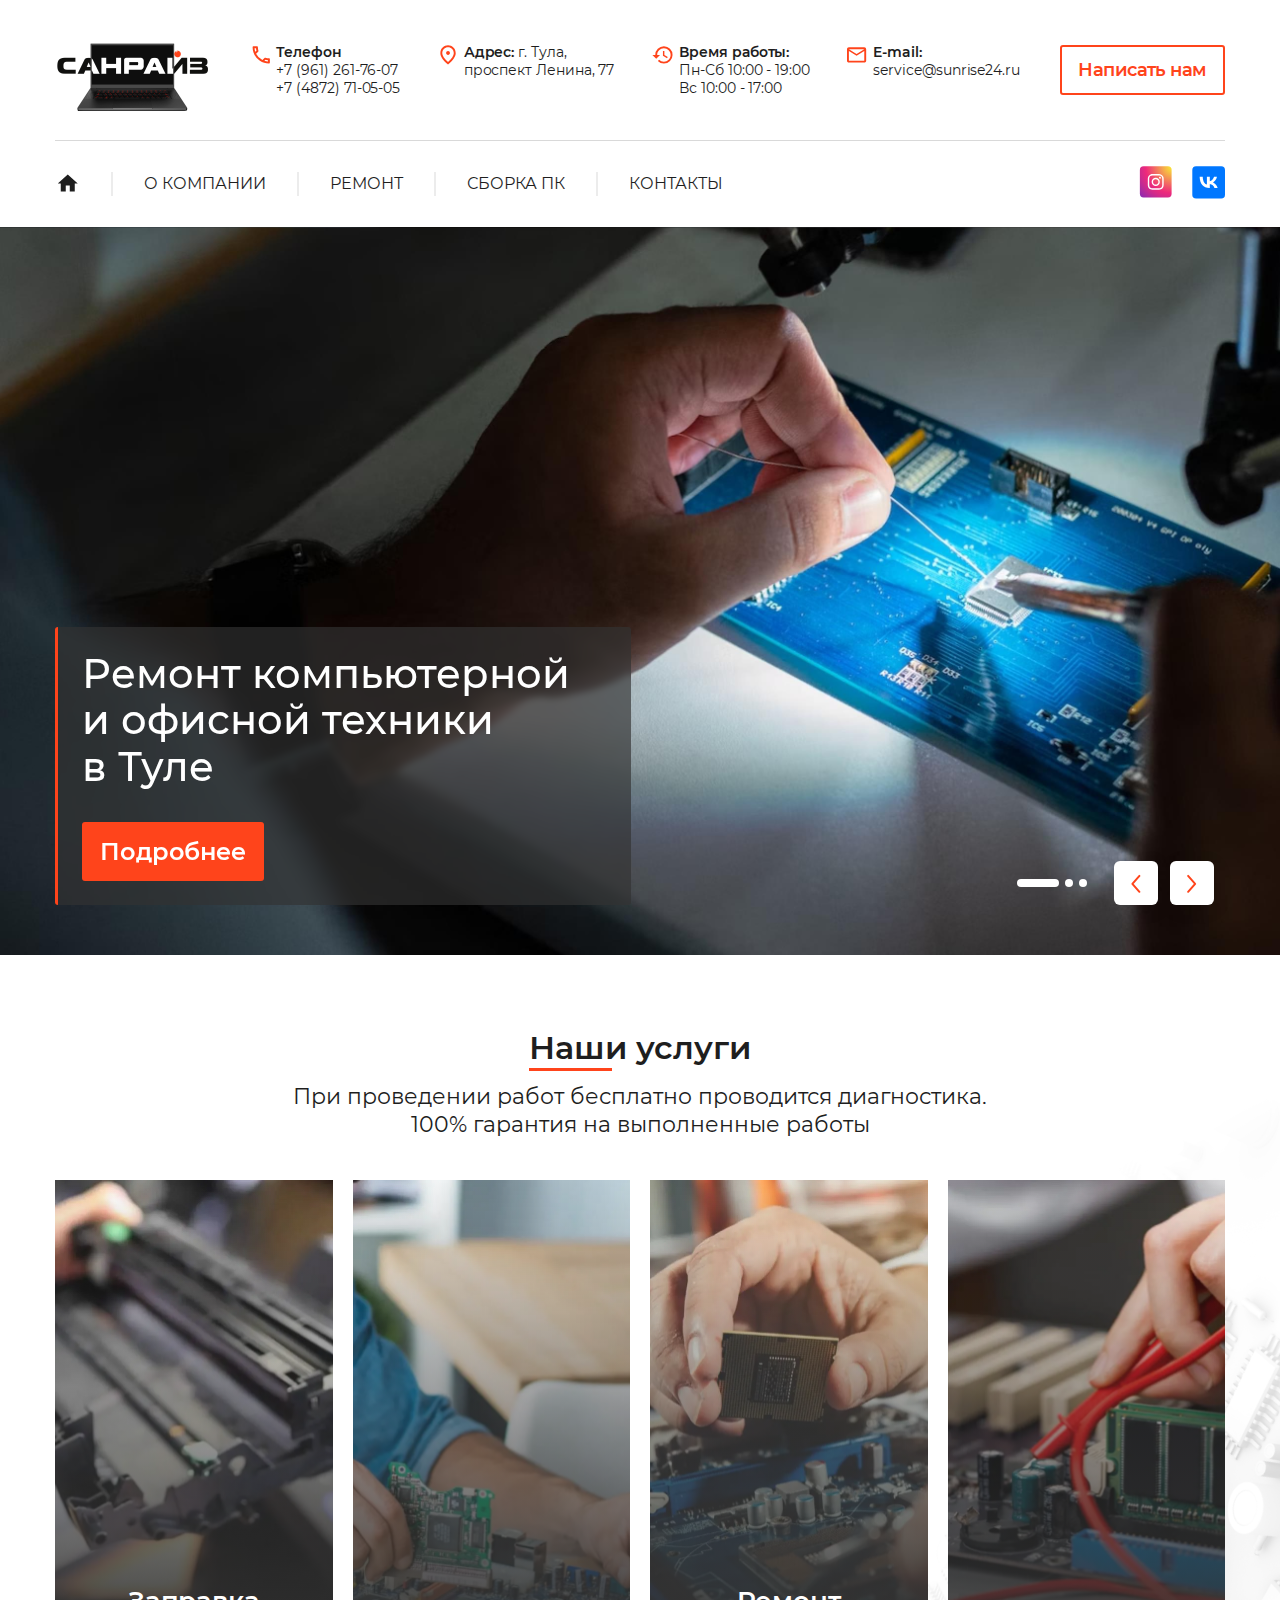
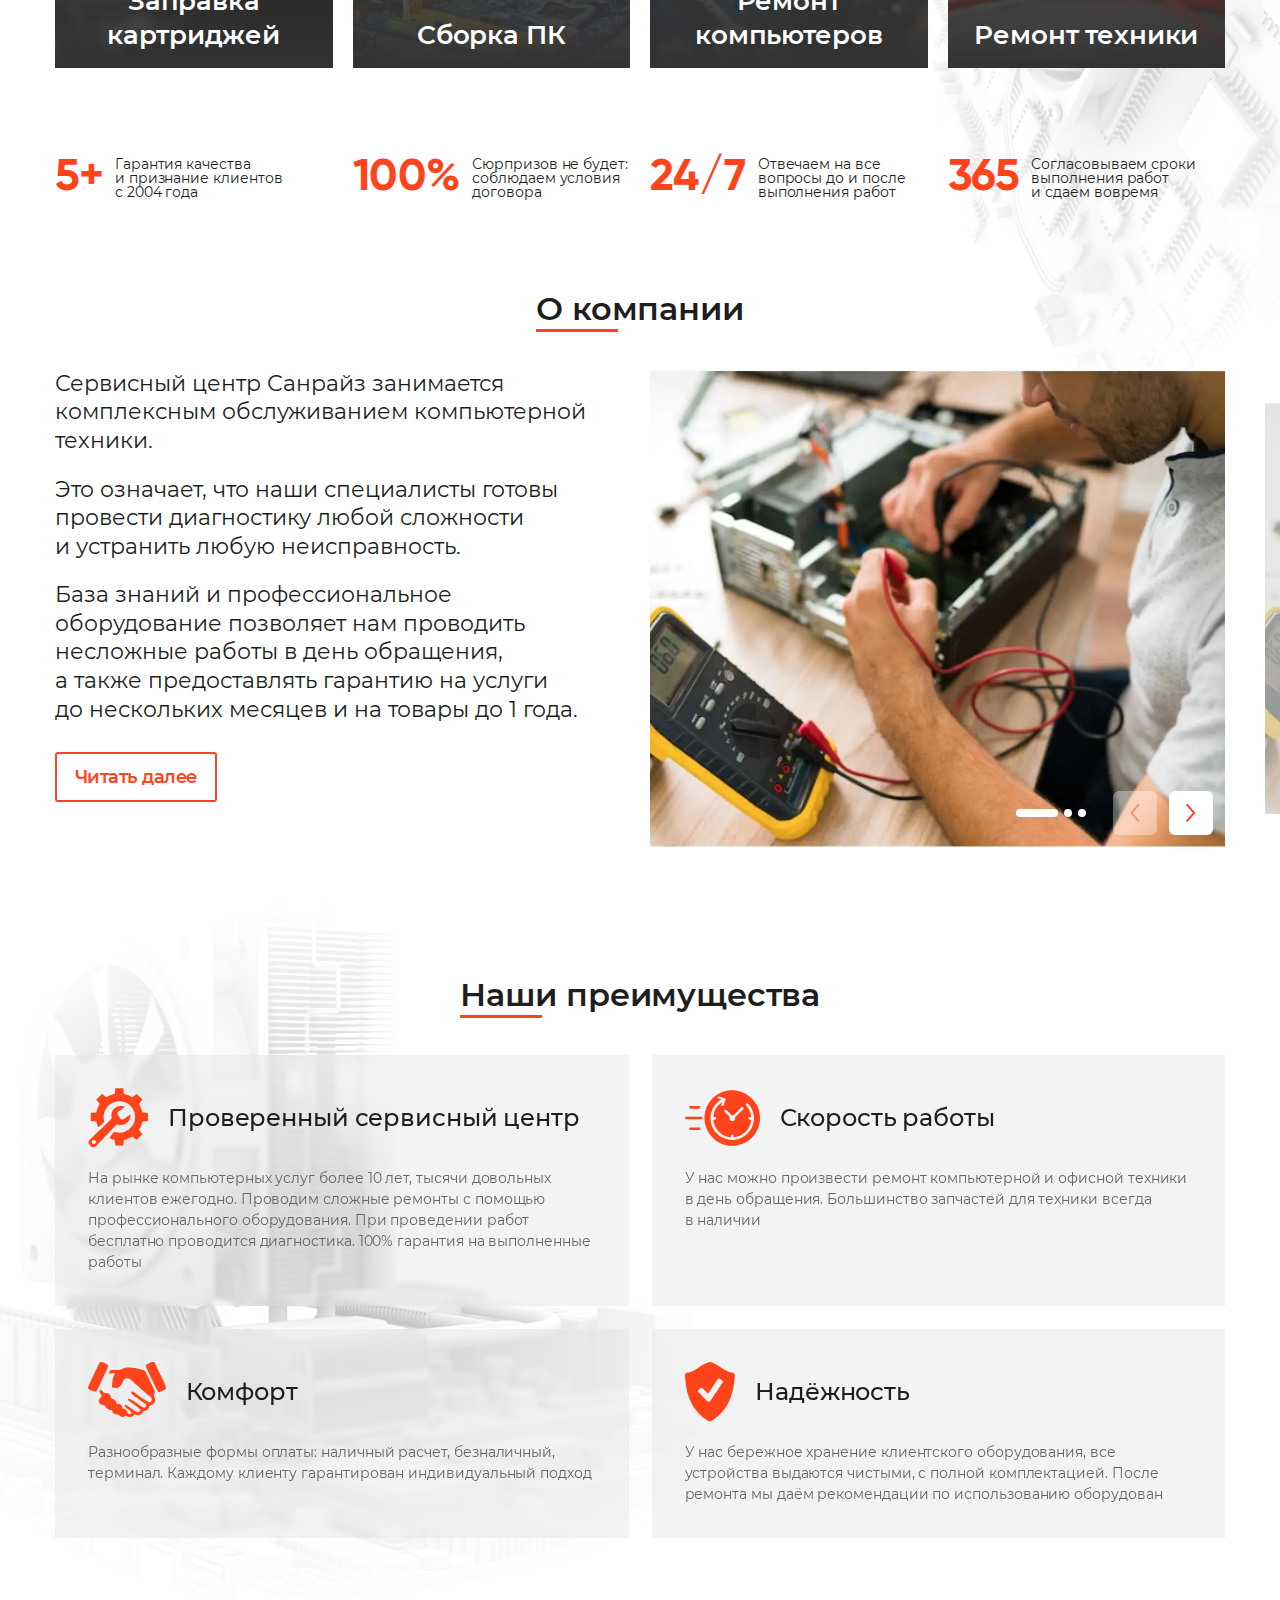
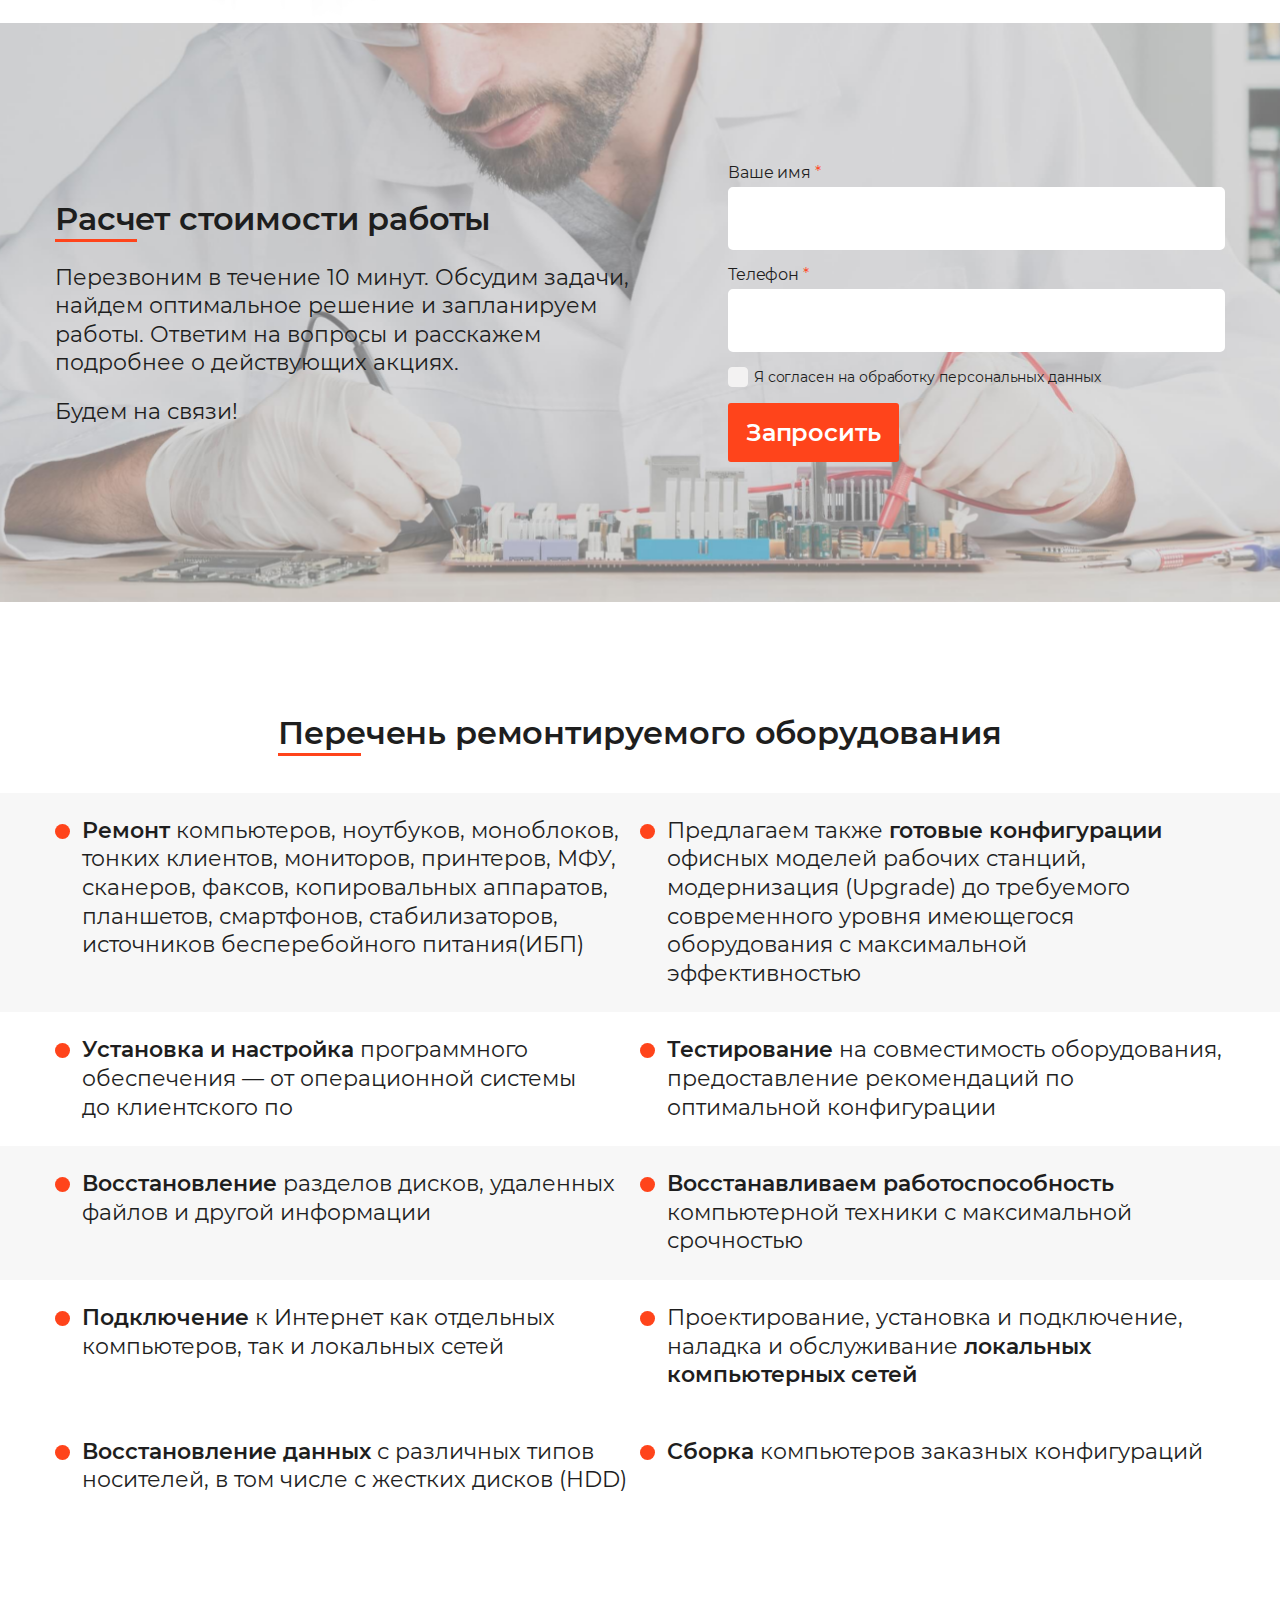
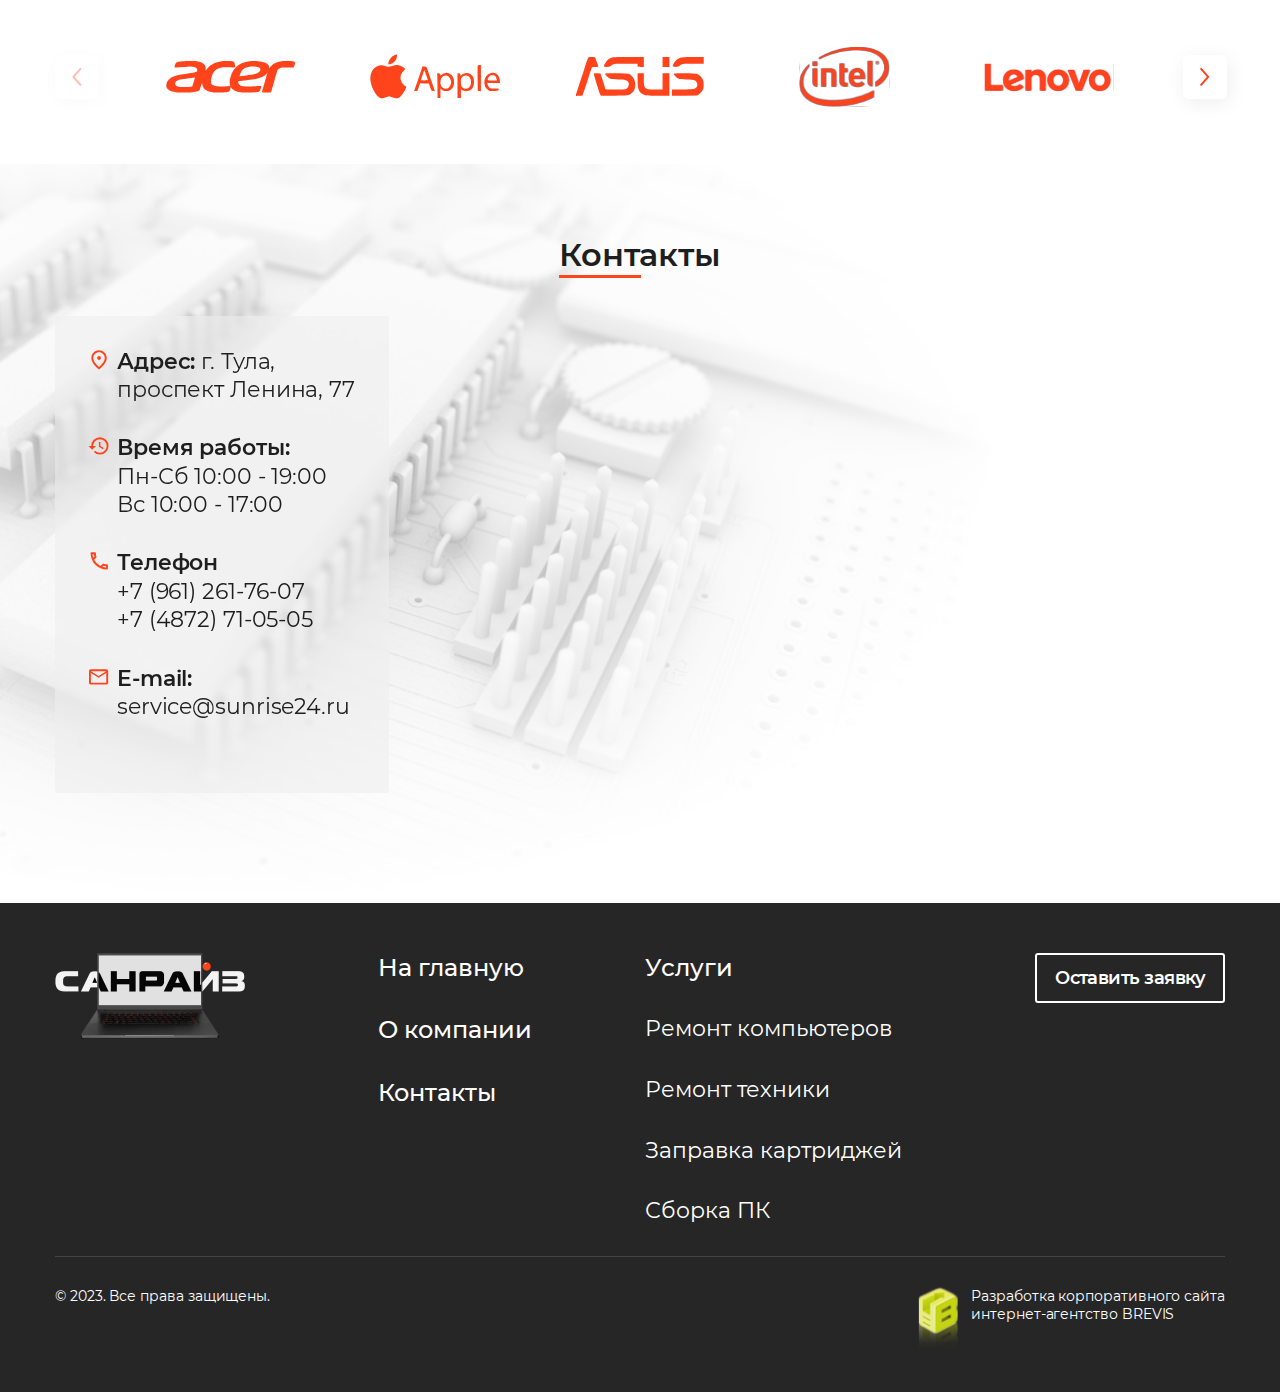
==== index.html @ 9b41e22d "first commit" ====
<!DOCTYPE html> <html lang="ru">

<head>
    <meta charset="UTF-8">
    <meta name="viewport" content="width=device-width, initial-scale=1.0">
    <meta name="description" content="">
    <meta name="keywords" content="">
    <link rel="stylesheet" href="css/swiper-bundle.min.css">
    <link rel="stylesheet" href="css/style.min.css">
    <script src="https://api-maps.yandex.ru/2.1/?lang=ru_RU&apikey=9133eb49-3a97-4b2d-90be-6b80a97a5036" type="text/javascript"></script>
    <title>Главная</title>
</head>


<body>
    <div class="wrapper">
        <header class="header">
            <div class="container">
    <div class="header__top">
        <a href="" class="header__logo">
            <img src="img/logo.png" alt="">
        </a>
        <div class="header__info">
            <div class="header__info-item">
                <div class="header__info-icon">
                    <img src="img/phone.svg" alt="">
                </div>
                <div class="header__info-content">
                    <div class="header__info-title">
                        Телефон
                    </div>
                    <div class="header__info-text">
                        <a href="tel:+79612617607">+7 (961) 261-76-07</a>
                        <a href="tel:+74872710505">+7 (4872) 71-05-05</a>
                    </div>
                </div>
            </div>
            <div class="header__info-item">
                <div class="header__info-icon">
                    <img src="img/place.svg" alt="">
                </div>
                <div class="header__info-content">
                    <b>Адрес:</b> г. Тула,
                    проспект Ленина, 77
                </div>
            </div>
            <div class="header__info-item">
                <div class="header__info-icon">
                    <img src="img/restore.svg" alt="">
                </div>
                <div class="header__info-content">
                    <div class="header__info-title">
                        Время работы:
                    </div>
                    <div class="header__info-text">
                        Пн-Сб 10:00 - 19:00 <br>
                        Вс 10:00 - 17:00
                    </div>
                </div>
            </div>
            <div class="header__info-item">
                <div class="header__info-icon">
                    <img src="img/mail.svg" alt="">
                </div>
                <div class="header__info-content">
                    <div class="header__info-title">
                        E-mail:
                    </div>
                    <div class="header__info-text">
                        <a href="mailto:service@sunrise24.ru">service@sunrise24.ru</a>
                    </div>
                </div>
            </div>
        </div>
        <button class="header__btn m-btn m-btn-outline">
            Написать нам
        </button>
        <div class="header__burger m-btn m-btn-outline">
            <button class="burger">
                <span></span>
                <span></span>
                <span></span>
            </button>
        </div>
    </div>
    <div class="header__bottom">
        <nav class="nav">
            <a href="" class="nav__link nav__link--home">
                <img src="img/home.svg" alt="">
                <span>Главная</span>
            </a>
            <a href="" class="nav__link">
                <span>О компании</span>
            </a>
            <a href="" class="nav__link">
                <span>Ремонт</span>
            </a>
            <a href="" class="nav__link">
                <span>Сборка ПК</span>
            </a>
            <a href="" class="nav__link">
                <span>Контакты</span>
            </a>
        </nav>
        <div class="header__socials">
            <a href="" class="header__social">
                <img src="img/instagram.svg" alt="">
            </a>
            <a href="" class="header__social">
                <img src="img/vk.svg" alt="">
            </a>
        </div>
    </div>
</div>

        </header>
        <main class="content">

            <section class="main">
                <div class="swiper-container">
                    <div class="swiper-wrapper">
                        <div class="swiper-slide" style="background-image: url(img/main.jpg);">
    <div class="container">
        <div class="main__inner">
            <div class="main__content">
                <div class="main__title display1">
                    Ремонт компьютерной и офисной техники в Туле
                </div>
                <div class="main__nav">
                    <button class="main__btn m-btn-primary">
                        Подробнее
                    </button>
                </div>
            </div>
        </div>
    </div>
</div>

                        <div class="swiper-slide" style="background-image: url(img/main.jpg);">
    <div class="container">
        <div class="main__inner">
            <div class="main__content">
                <div class="main__title display1">
                    Ремонт компьютерной и офисной техники в Туле 2
                </div>
                <div class="main__nav">
                    <button class="main__btn m-btn-primary">
                        Подробнее
                    </button>
                </div>
            </div>
        </div>
    </div>
</div>

                        <div class="swiper-slide" style="background-image: url(img/main.jpg);">
    <div class="container">
        <div class="main__inner">
            <div class="main__content">
                <div class="main__title display1">
                    Ремонт компьютерной и офисной техники в Туле 3
                </div>
                <div class="main__nav">
                    <button class="main__btn m-btn-primary">
                        Подробнее
                    </button>
                </div>
            </div>
        </div>
    </div>
</div>

                    </div>
                </div>
                <div class="main__pag">
                    <div class="swiper-pagination"></div>
                    <div class="swiper-button swiper-button-prev">
                        <svg width="14" height="23" viewBox="0 0 14 23" fill="none" xmlns="http://www.w3.org/2000/svg">
                            <path d="M10.4177 3.9248L3.37772 11.8673L10.4177 19.8098" stroke="#FF441B" stroke-width="2" stroke-linecap="round" stroke-linejoin="round"/>
                        </svg>
                    </div>
                    <div class="swiper-button swiper-button-next">
                        <svg width="14" height="23" viewBox="0 0 14 23" fill="none" xmlns="http://www.w3.org/2000/svg">
                            <path d="M3.11255 19.8099L10.1526 11.8674L3.11255 3.92488" stroke="#FF441B" stroke-width="2" stroke-linecap="round" stroke-linejoin="round"/>
                        </svg>
                    </div>
                </div>
            </section>

            <section class="services">
                <div class="container">
                    <h2 class="services__title display2 display-line">
                        <span>Наши услуги</span>
                    </h2>
                    <p class="services__desc text22">
                        При проведении работ бесплатно проводится диагностика. 100% гарантия на выполненные работы
                    </p>
                    <div class="services__grid">
                        <div class="service-card">
    <div class="service-card__img">
        <img src="img/service.webp" alt="">
    </div>
    <div class="service-card__title display3">
        Заправка картриджей
    </div>
</div>

                        <div class="service-card">
    <div class="service-card__img">
        <img src="img/service2.webp" alt="">
    </div>
    <div class="service-card__title display3">
        Сборка ПК
    </div>
</div>

                        <div class="service-card">
    <div class="service-card__img">
        <img src="img/service3.webp" alt="">
    </div>
    <div class="service-card__title display3">
        Ремонт компьютеров
    </div>
</div>

                        <div class="service-card">
    <div class="service-card__img">
        <img src="img/service4.webp" alt="">
    </div>
    <div class="service-card__title display3">
        Ремонт техники
    </div>
</div>

                    </div>
                </div>
                <img src="img/service-bg.png" alt="" class="services__bg">
            </section>

            <section class="advantages">
                <div class="container">
                    <div class="advantages__grid">
                        <div class="advantages__item">
                            <div class="advantages__num">
                                5+
                            </div>
                            <div class="advantages__title">
                                Гарантия качества и признание клиентов с 2004 года
                            </div>
                        </div>
                        <div class="advantages__item">
                            <div class="advantages__num">
                                100%
                            </div>
                            <div class="advantages__title">
                                Сюрпризов не будет: соблюдаем условия договора
                            </div>
                        </div>
                        <div class="advantages__item">
                            <div class="advantages__num">
                                24/7
                            </div>
                            <div class="advantages__title">
                                Отвечаем на все вопросы до и после выполнения работ
                            </div>
                        </div>
                        <div class="advantages__item">
                            <div class="advantages__num">
                                365
                            </div>
                            <div class="advantages__title">
                                Согласовываем сроки выполнения работ и сдаем вовремя
                            </div>
                        </div>
                    </div>
                </div>
            </section>

            <section class="about">
                <div class="container">
                    <h2 class="about__title display2 display-line">
                        <span>О компании</span>
                    </h2>
                    <div class="about__grid">
                        <div class="about__left">
                            <div class="about__desc text22">
                                <p>Сервисный центр Санрайз занимается комплексным обслуживанием компьютерной техники.</p>
                                <p>Это означает, что наши специалисты готовы провести диагностику любой сложности и устранить любую неисправность.</p>
                                <p>База знаний и профессиональное оборудование позволяет нам проводить несложные работы в день обращения, а также предоставлять гарантию на услуги до нескольких месяцев и на товары до 1 года.</p>
                            </div>
                            <div class="about__nav">
                                <button class="about__btn m-btn m-btn-outline">
                                    Читать далее
                                </button>
                            </div>
                        </div>
                        <div class="about__right">
                            <div class="about__slider">
                                <div class="swiper-container">
                                    <div class="swiper-wrapper">
                                        <div class="swiper-slide">
                                            <div class="about__img">
                                                <img src="img/about.webp" alt="">
                                            </div>
                                        </div>
                                        <div class="swiper-slide">
                                            <div class="about__img">
                                                <img src="img/about.webp" alt="">
                                            </div>
                                        </div>
                                        <div class="swiper-slide">
                                            <div class="about__img">
                                                <img src="img/about.webp" alt="">
                                            </div>
                                        </div>
                                    </div>
                                </div>
                                <div class="main__pag">
                                    <div class="swiper-pagination"></div>
                                    <div class="swiper-button swiper-button-prev">
                                        <svg width="14" height="23" viewBox="0 0 14 23" fill="none" xmlns="http://www.w3.org/2000/svg">
                                            <path d="M10.4177 3.9248L3.37772 11.8673L10.4177 19.8098" stroke="#FF441B" stroke-width="2" stroke-linecap="round" stroke-linejoin="round"/>
                                        </svg>
                                    </div>
                                    <div class="swiper-button swiper-button-next">
                                        <svg width="14" height="23" viewBox="0 0 14 23" fill="none" xmlns="http://www.w3.org/2000/svg">
                                            <path d="M3.11255 19.8099L10.1526 11.8674L3.11255 3.92488" stroke="#FF441B" stroke-width="2" stroke-linecap="round" stroke-linejoin="round"/>
                                        </svg>
                                    </div>
                                </div>
                            </div>
                        </div>
                    </div>
                </div>
            </section>

            <section class="advantages2">
                <div class="container">
                    <h2 class="advantages2__title display2 display-line">
                        <span>Наши преимущества</span>
                    </h2>
                    <div class="advantages2__grid">
                        <div class="advantages-card">
    <div class="advantages-card__top">
        <div class="advantages-card__icon">
            <img src="img/advantage-icon.svg" alt="">
        </div>
        <div class="advantages-card__title">
            Проверенный сервисный центр
        </div>
    </div>
    <div class="advantages-card__desc text14">
        На рынке компьютерных услуг более 10 лет, тысячи довольных клиентов ежегодно. Проводим сложные ремонты с помощью профессионального оборудования. При проведении работ бесплатно проводится диагностика. 100% гарантия на выполненные работы
    </div>
</div>

                        <div class="advantages-card">
    <div class="advantages-card__top">
        <div class="advantages-card__icon">
            <img src="img/advantage-icon2.svg" alt="">
        </div>
        <div class="advantages-card__title">
            Скорость работы
        </div>
    </div>
    <div class="advantages-card__desc text14">
        У нас можно произвести ремонт компьютерной и офисной техники в день обращения. Большинство запчастей для техники всегда в наличии
    </div>
</div>

                        <div class="advantages-card">
    <div class="advantages-card__top">
        <div class="advantages-card__icon">
            <img src="img/advantage-icon3.svg" alt="">
        </div>
        <div class="advantages-card__title">
            Комфорт
        </div>
    </div>
    <div class="advantages-card__desc text14">
        Разнообразные формы оплаты: наличный расчет, безналичный, терминал. Каждому клиенту гарантирован индивидуальный подход
    </div>
</div>

                        <div class="advantages-card">
    <div class="advantages-card__top">
        <div class="advantages-card__icon">
            <img src="img/advantage-icon4.svg" alt="">
        </div>
        <div class="advantages-card__title">
            Надёжность
        </div>
    </div>
    <div class="advantages-card__desc text14">
        У нас бережное хранение клиентского оборудования, все устройства выдаются чистыми, с полной комплектацией. После ремонта мы даём рекомендации по использованию оборудован
    </div>
</div>

                    </div>
                </div>
                <img src="img/advantage-bg.png" alt="" class="advantages2__bg">
            </section>

            <section class="consult">
                <div class="container">
                    <div class="consult__inner">
                        <div class="consult__left">
                            <h2 class="consult__title display2 display-line">
                                <span>Расчет стоимости работы</span>
                            </h2>
                            <div class="consult__desc text22">
                                <p>Перезвоним в течение 10 минут. Обсудим задачи, найдем оптимальное решение и запланируем работы. Ответим на вопросы и расскажем подробнее о действующих акциях.</p>
                                <p>Будем на связи!</p>
                            </div>
                        </div>
                        <div class="consult__right">
                            <form class="consult__form">
                                <fieldset class="fg">
                                    <label>
                                        Ваше имя <span>*</span>
                                    </label>
                                    <input type="text">
                                </fieldset>
                                <fieldset class="fg">
                                    <label>
                                        Телефон <span>*</span>
                                    </label>
                                    <input type="tel">
                                </fieldset>
                                <div class="m-check">
                                    <input type="checkbox">
                                    <label>
                                        Я согласен на  обработку персональных данных
                                    </label>
                                </div>
                                <button class="consult__btn m-btn m-btn-primary">
                                    Запросить
                                </button>
                            </form>
                        </div>
                    </div>
                </div>
            </section>

            <section class="equip">
                <div class="container">
                    <h2 class="equip__title display2 display-line">
                        <span>Перечень ремонтируемого оборудования</span>
                    </h2>
                    <div class="equip__grid text22">
                        <div class="equip__item">
                            <p>
                                <b>Ремонт</b> компьютеров, ноутбуков, моноблоков, тонких клиентов, мониторов, принтеров, МФУ, сканеров, факсов, копировальных аппаратов, планшетов, смартфонов, стабилизаторов, источников бесперебойного питания(ИБП)
                            </p>
                        </div>
                        <div class="equip__item">
                            <p>
                                Предлагаем также <b>готовые конфигурации</b> офисных моделей рабочих станций, модернизация (Upgrade) до требуемого современного уровня имеющегося оборудования с максимальной эффективностью
                            </p>
                        </div>
                        <div class="equip__item">
                            <p>
                                <b>Установка и настройка</b> программного обеспечения — от операционной системы до клиентского по
                            </p>
                        </div>
                        <div class="equip__item">
                            <p>
                                <b>Тестирование</b> на совместимость оборудования, предоставление рекомендаций по оптимальной конфигурации
                            </p>
                        </div>
                        <div class="equip__item">
                            <p>
                                <b>Восстановление</b> разделов дисков, удаленных файлов и другой информации
                            </p>
                        </div>
                        <div class="equip__item">
                            <p>
                                <b>Восстанавливаем работоспособность</b> компьютерной техники с максимальной срочностью
                            </p>
                        </div>
                        <div class="equip__item">
                            <p>
                                <b>Подключение</b> к Интернет как отдельных компьютеров, так и локальных сетей
                            </p>
                        </div>
                        <div class="equip__item">
                            <p>
                                Проектирование, установка и подключение, наладка и обслуживание <b>локальных компьютерных сетей</b>
                            </p>
                        </div>
                        <div class="equip__item">
                            <p>
                                <b>Восстановление данных</b> с различных типов носителей, в том числе с жестких дисков (HDD)
                            </p>
                        </div>
                        <div class="equip__item">
                            <p>
                                <b>Сборка</b> компьютеров заказных конфигураций
                            </p>
                        </div>
                    </div>
                </div>
            </section>

            <section class="co">
                <div class="container">
                    <div class="co__slider">
                        <div class="swiper-button swiper-button-prev">
                            <svg width="14" height="23" viewBox="0 0 14 23" fill="none" xmlns="http://www.w3.org/2000/svg">
                                <path d="M10.4177 3.9248L3.37772 11.8673L10.4177 19.8098" stroke="#FF441B" stroke-width="2" stroke-linecap="round" stroke-linejoin="round"/>
                            </svg>
                        </div>
                        <div class="swiper-container">
                            <div class="swiper-wrapper">
                                <div class="swiper-slide">
                                    <img src="img/co.svg" alt="">
                                </div>
                                <div class="swiper-slide">
                                    <img src="img/co2.svg" alt="">
                                </div>
                                <div class="swiper-slide">
                                    <img src="img/co3.svg" alt="">
                                </div>
                                <div class="swiper-slide">
                                    <img src="img/co4.svg" alt="">
                                </div>
                                <div class="swiper-slide">
                                    <img src="img/co5.svg" alt="">
                                </div>
                                <div class="swiper-slide">
                                    <img src="img/co4.svg" alt="">
                                </div>
                                <div class="swiper-slide">
                                    <img src="img/co2.svg" alt="">
                                </div>
                            </div>
                        </div>
                        <div class="swiper-button swiper-button-next">
                            <svg width="14" height="23" viewBox="0 0 14 23" fill="none" xmlns="http://www.w3.org/2000/svg">
                                <path d="M3.11255 19.8099L10.1526 11.8674L3.11255 3.92488" stroke="#FF441B" stroke-width="2" stroke-linecap="round" stroke-linejoin="round"/>
                            </svg>
                        </div>
                    </div>
                </div>
            </section>

            <section class="contacts">
                <div class="container">
                    <h2 class="contacts__title display2 display-line">
                        <span>Контакты</span>
                    </h2>
                    <div class="contacts__inner">
                        <div class="contacts__left">
                            <div class="header__info-item">
                                <div class="header__info-icon">
                                    <img src="img/place.svg" alt="">
                                </div>
                                <div class="header__info-content">
                                    <b>Адрес:</b> г. Тула,
                                    проспект Ленина, 77
                                </div>
                            </div>
                            <div class="header__info-item">
                                <div class="header__info-icon">
                                    <img src="img/restore.svg" alt="">
                                </div>
                                <div class="header__info-content">
                                    <div class="header__info-title">
                                        Время работы:
                                    </div>
                                    <div class="header__info-text">
                                        Пн-Сб 10:00 - 19:00 <br>
                                        Вс 10:00 - 17:00
                                    </div>
                                </div>
                            </div>
                            <div class="header__info-item">
                                <div class="header__info-icon">
                                    <img src="img/phone.svg" alt="">
                                </div>
                                <div class="header__info-content">
                                    <div class="header__info-title">
                                        Телефон
                                    </div>
                                    <div class="header__info-text">
                                        <a href="tel:+79612617607">+7 (961) 261-76-07</a>
                                        <a href="tel:+74872710505">+7 (4872) 71-05-05</a>
                                    </div>
                                </div>
                            </div>
                            <div class="header__info-item">
                                <div class="header__info-icon">
                                    <img src="img/mail.svg" alt="">
                                </div>
                                <div class="header__info-content">
                                    <div class="header__info-title">
                                        E-mail:
                                    </div>
                                    <div class="header__info-text">
                                        <a href="mailto:service@sunrise24.ru">service@sunrise24.ru</a>
                                    </div>
                                </div>
                            </div>
                        </div>
                        <div class="map" id="map">

                        </div>
                    </div>
                </div>
                <img class="contacts__bg" src="img/contacts-bg.png" alt="">
            </section>

        </main>
        <footer class="footer">
            <div class="container">
    <div class="footer__top">
        <a href="" class="footer__logo">
            <img src="img/logo2.webp" alt="">
        </a>
        <div class="footer__links">
            <div class="footer__links-col">
                <a href="" class="footer__link">На главную</a>
                <a href="" class="footer__link">О компании</a>
                <a href="" class="footer__link">Контакты</a>
            </div>
            <div class="footer__links-col">
                <a href="" class="footer__link">Услуги</a>
                <a href="" class="footer__sublink">Ремонт компьютеров</a>
                <a href="" class="footer__sublink">Ремонт техники</a>
                <a href="" class="footer__sublink">Заправка картриджей </a>
                <a href="" class="footer__sublink">Сборка ПК</a>
            </div>
        </div>
        <button class="footer__btn m-btn">
            Оставить заявку
        </button>
    </div>
    <div class="footer__bottom">
        <div class="footer__c">
            © 2023. Все права защищены.
        </div>
        <div class="footer__by">
            <img src="img/by.png" alt="">
            <span>
                Разработка корпоративного сайта <br>
                интернет-агентство BREVIS
            </span>
        </div>
    </div>
</div>

        </footer>
    </div>

    <script type="text/javascript">
    ymaps.ready(init);

    function init() {
        let cords = [54.179898, 37.603900]
        var myMap = new ymaps.Map("map", {
            center: cords,
            zoom: 16
        });

        var myPlacemark = new ymaps.Placemark(cords, null, {
            iconLayout: 'default#image',
            iconImageHref: "img/pin.svg",
            iconImageSize: [52, 52],
            // iconImageOffset: [-15, -44]
        });
        myMap.geoObjects.add(myPlacemark);
        myMap.behaviors.disable('scrollZoom');

    }
</script>

<script src="js/jquery.min.js"></script>
<script src="js/jquery.maskedinput.min.js"></script>
<script src="js/swiper-bundle.min.js"></script>
<script src="js/main.min.js"></script>

</body>

</html>
---- css/style.min.css ----
@font-face{font-family:Montserrat;src:url(../fonts/Montserrat-Regular.ttf) format("ttf"),url(../fonts/Montserrat-Regular.woff2) format("woff2"),url(../fonts/Montserrat-Regular.woff) format("woff"),url(../fonts/Montserrat-Regular.eot) format("eot");font-weight:400;font-style:normal;font-display:swap}@font-face{font-family:Montserrat;src:url(../fonts/Montserrat-Medium.ttf) format("ttf"),url(../fonts/Montserrat-Medium.woff2) format("woff2"),url(../fonts/Montserrat-Medium.woff) format("woff"),url(../fonts/Montserrat-Medium.eot) format("eot");font-weight:500;font-style:normal;font-display:swap}@font-face{font-family:Montserrat;src:url(../fonts/Montserrat-SemiBold.ttf) format("ttf"),url(../fonts/Montserrat-SemiBold.woff2) format("woff2"),url(../fonts/Montserrat-SemiBold.woff) format("woff"),url(../fonts/Montserrat-SemiBold.eot) format("eot");font-weight:600;font-style:normal;font-display:swap}@font-face{font-family:Gilroy;src:url(../fonts/Gilroy-Bold.ttf) format("ttf"),url(../fonts/Gilroy-Bold.woff2) format("woff2"),url(../fonts/Gilroy-Bold.woff) format("woff"),url(../fonts/Gilroy-Bold.eot) format("eot");font-weight:700;font-style:normal;font-display:swap}*,::after,::before{margin:0;padding:0;-webkit-box-sizing:border-box;box-sizing:border-box;-webkit-font-smoothing:antialiased!important;-webkit-tap-highlight-color:transparent;outline:0!important}h1,h2,h3,h4,h5,h6{font-weight:400}a,body,div,form,h1,h2,h3,h4,h5,li,p,ul{margin:0;padding:0;border:0;text-decoration:none;line-height:1}button,input,textarea{outline:0!important;-webkit-transition:.125s;-o-transition:.125s;transition:.125s;font-family:inherit}input:active,input[type=checkbox]:focus,input[type=file]:focus,input[type=radio]:focus,input[type=text]:focus{outline:0!important}::-webkit-input-placeholder{color:#222}::-moz-placeholder{color:#222}:-moz-placeholder{color:#222}:-ms-input-placeholder{color:#222}input::-webkit-inner-spin-button,input::-webkit-outer-spin-button{-webkit-appearance:none;margin:0}input[type=number]{-moz-appearance:textfield}html{height:100%;scroll-behavior:smooth;width:100%}svg{-ms-flex-negative:0;flex-shrink:0}path,svg{-webkit-transition:.125s;-o-transition:.125s;transition:.125s}a{color:inherit;text-decoration:none;-webkit-transition:125ms;-o-transition:125ms;transition:125ms}a:focus,a:hover{text-decoration:none!important}li,ul{margin:0;padding:0;list-style:none}i{line-height:100%}fieldset{min-width:0;padding:0;margin:0;border:0}button{cursor:pointer;border:none;outline:0;-webkit-box-sizing:border-box;box-sizing:border-box;-webkit-transition:125ms;-o-transition:125ms;transition:125ms;background-color:inherit}.swiper-button-next,.swiper-button-prev{z-index:2}.swiper-button-next::after,.swiper-button-prev::after{display:none}.wrapper{min-height:100vh;display:-webkit-box;display:-ms-flexbox;display:flex;-webkit-box-orient:vertical;-webkit-box-direction:normal;-ms-flex-direction:column;flex-direction:column;-ms-flex-negative:0;flex-shrink:0}.content{-webkit-box-flex:1;-ms-flex-positive:1;flex-grow:1;display:-webkit-box;display:-ms-flexbox;display:flex;-webkit-box-orient:vertical;-webkit-box-direction:normal;-ms-flex-direction:column;flex-direction:column}body{font-family:Montserrat,sans-serif;font-weight:400;color:#1e1e1e}body.fixed-body{overflow-y:hidden}.container{max-width:1230px;margin:0 auto;padding:0 30px}@media screen and (max-width:1100px){.container{padding:0 15px}}a:hover{color:#ff441b}.display1{font-weight:500;font-size:40px;line-height:116%}.display2{font-weight:600;font-size:32px;line-height:129.8%;letter-spacing:-.005em}.display3{font-weight:600;font-size:26px;line-height:129.8%;letter-spacing:-.005em}.display-line span{position:relative}.display-line span:before{content:'';position:absolute;top:100%;left:0;margin-top:1px;width:82.18px;height:3px;background-color:#ff441b}.text22{font-size:22px;line-height:130%}.text22 p{line-height:inherit}.text22 p:not(:last-child){margin-bottom:20px}.text14{font-size:14px;line-height:150%;letter-spacing:-.005em}.body-text p{line-height:inherit}.body-text p:not(:last-child){margin-bottom:10px}.mlist li{line-height:inherit;display:-webkit-box;display:-ms-flexbox;display:flex}.mlist li::before{content:'';display:block;width:4px;height:4px;border-radius:50%;background-color:#000;-webkit-transform:translateY(8px);-ms-transform:translateY(8px);transform:translateY(8px);margin-right:5px;-ms-flex-negative:0;flex-shrink:0}.mlist li:not(:last-child){margin-bottom:16px}@media screen and (max-width:576px){.display1{font-size:27px}.display2{font-size:24px}.display3{font-size:20px}.text22{font-size:18px}}.m-btn{display:-webkit-box;display:-ms-flexbox;display:flex;-webkit-box-align:center;-ms-flex-align:center;align-items:center;-webkit-box-pack:center;-ms-flex-pack:center;justify-content:center;-webkit-transition:.225s ease-out;-o-transition:.225s ease-out;transition:.225s ease-out;padding:0}.m-btn:focus{-webkit-box-shadow:none;box-shadow:none}.m-btn-outline{border:2px solid #ff441b;border-radius:3px;color:#ff441b;font-weight:600}.m-btn-outline:hover{background-color:rgba(255,68,27,.2);color:#ff441b}.m-btn-primary{color:#fff;background-color:#ff441b;border-radius:3px;font-weight:600}.m-btn-primary:hover{color:#fff;background-color:#e72a00}.swiper-button{background:#fff;-webkit-box-shadow:2px 4px 20px rgba(0,0,0,.07);box-shadow:2px 4px 20px rgba(0,0,0,.07);border-radius:6px;width:44px;height:44px}.fg{position:relative;margin:0 0 15px}.fg label{font-size:16px;line-height:129.8%;letter-spacing:-.005em;display:block;margin-bottom:3px}.fg label span{color:#ff441b}.fg input{border:2px solid #fff;background:#fff;border-radius:5px;padding:0 20px;height:63px;width:100%;font-size:18px;color:#000}.fg input::-webkit-input-placeholder{color:#000}.fg input::-moz-placeholder{color:#000}.fg input:-ms-input-placeholder{color:#000}.fg input::-ms-input-placeholder{color:#000}.fg input::placeholder{color:#000}.fg input:focus{border-color:#ff441b}.m-check{position:relative}.m-check input{position:absolute;opacity:0;width:100%;height:100%;left:0;top:0;z-index:2;cursor:pointer}.m-check input:checked+label::before{border-width:6px;border-color:#ff441b}.m-check label{font-size:14px;line-height:129.8%;letter-spacing:-.005em;cursor:pointer;display:-webkit-box;display:-ms-flexbox;display:flex;-webkit-box-align:center;-ms-flex-align:center;align-items:center}.m-check label:before{content:'';z-index:1;border:1px solid #f3f2f2;border-radius:4px;background:#f3f2f2;width:20px;height:20px;display:block;-ms-flex-negative:0;flex-shrink:0;margin-right:6px}.swiper-pagination{width:unset;position:static;margin:0 12px 0 0;display:-webkit-box;display:-ms-flexbox;display:flex;-webkit-box-align:center;-ms-flex-align:center;align-items:center}.swiper-pagination-bullet{width:8px;height:8px;opacity:1;background-color:#fff;margin:0 3px!important}.swiper-pagination-bullet-active{width:42px;border-radius:8px}.breadcrumbs{margin-top:60px}.breadcrumbs__item{font-size:16px;line-height:110%;position:relative;font-weight:400;display:inline}.breadcrumbs__item:last-child{font-weight:600}.breadcrumbs__item:not(:first-child){margin-left:24px}.breadcrumbs__item:not(:first-child):before{content:'';position:absolute;z-index:1;width:3.51px;height:3.51px;background-color:#ff441b;border-radius:1px;-webkit-transform:rotate(-45deg);-ms-transform:rotate(-45deg);transform:rotate(-45deg);top:7px;right:100%;margin-right:10px}.service-card{position:relative}.service-card__img{position:relative;padding-bottom:176%}.service-card__img:before{content:'';position:absolute;top:0;left:0;z-index:2;background:-o-linear-gradient(270.31deg,rgba(0,0,0,0) .26%,#323232 99.73%);background:linear-gradient(179.69deg,rgba(0,0,0,0) .26%,#323232 99.73%);width:100%;height:100%}.service-card__img img{position:absolute;top:0;left:0;width:100%;height:100%;-o-object-fit:cover;object-fit:cover}.service-card__title{width:100%;position:absolute;left:0;bottom:0;padding:16px 24px;text-align:center;z-index:2;color:#fff}.advantages-card{padding:33px;background:rgba(224,224,224,.4);-webkit-backdrop-filter:blur(2px);backdrop-filter:blur(2px)}.advantages-card__top{display:-webkit-box;display:-ms-flexbox;display:flex;-webkit-box-align:center;-ms-flex-align:center;align-items:center}.advantages-card__icon{-ms-flex-negative:0;flex-shrink:0;height:60px;margin-right:20px}.advantages-card__icon img{height:100%}.advantages-card__title{font-weight:500;font-size:24px;line-height:129.8%;letter-spacing:-.005em}.advantages-card__desc{color:#666;margin-top:20px}@media screen and (max-width:576px){.advantages-card{padding:20px}.advantages-card__icon{height:45px;margin-right:10px}.advantages-card__title{font-size:18px}.advantages-card__desc{margin-top:15px}}.modal-backdrop.show{opacity:.7}.header__top{display:-webkit-box;display:-ms-flexbox;display:flex;-webkit-box-align:center;-ms-flex-align:center;align-items:center;-webkit-box-pack:justify;-ms-flex-pack:justify;justify-content:space-between;padding:27px 0}.header__logo{display:block;width:153.57px;-ms-flex-negative:0;flex-shrink:0}.header__logo img{width:100%;display:block}.header__info{-webkit-box-flex:1;-ms-flex-positive:1;flex-grow:1;margin:0 40px;display:-webkit-box;display:-ms-flexbox;display:flex;-webkit-box-pack:justify;-ms-flex-pack:justify;justify-content:space-between}.header__info-item{display:-webkit-box;display:-ms-flexbox;display:flex;max-width:180px}.header__info-icon{width:24px;-ms-flex-negative:0;flex-shrink:0;margin-right:3.91px}.header__info-icon img{width:100%}.header__info-content{font-size:14px;line-height:129.8%;letter-spacing:-.005em}.header__info-content a{display:block;line-height:inherit}.header__info-text,.header__info-title{line-height:inherit}.header__info b,.header__info-title{font-weight:600}.header__btn{-ms-flex-negative:0;flex-shrink:0;width:165px;height:50px;font-size:18px;letter-spacing:-.03em}.header__bottom{padding:25px 0;display:-webkit-box;display:-ms-flexbox;display:flex;-webkit-box-align:center;-ms-flex-align:center;align-items:center;-webkit-box-pack:justify;-ms-flex-pack:justify;justify-content:space-between;border-top:1px solid #d9d9d9}.header__socials{display:-webkit-box;display:-ms-flexbox;display:flex;-webkit-box-align:center;-ms-flex-align:center;align-items:center}.header__social{margin-left:20px;width:33px;display:block}.header__social:hover img{-webkit-transform:translateY(-10px);-ms-transform:translateY(-10px);transform:translateY(-10px)}.header__social img{width:100%;-webkit-transition:.3s;-o-transition:.3s;transition:.3s}.header__burger{display:none}.nav{display:-webkit-box;display:-ms-flexbox;display:flex;-webkit-box-align:center;-ms-flex-align:center;align-items:center}.nav__link{display:-webkit-box;display:-ms-flexbox;display:flex;-webkit-box-align:center;-ms-flex-align:center;align-items:center;position:relative;text-transform:uppercase;line-height:125%;font-size:16px}.nav__link:not(:first-child):before{content:'';position:absolute;top:50%;right:100%;margin-right:32px;-webkit-transform:translate(50%,-50%);-ms-transform:translate(50%,-50%);transform:translate(50%,-50%);background-color:#d9d9d9;width:1px;height:24px}.nav__link:not(:last-child){margin-right:64px}.nav__link--home span{display:none}@media screen and (max-width:1200px){.header__logo{width:120px}.header__btn{width:120px;height:40px;font-size:14px}.header__info{margin:0 15px}}@media screen and (max-width:992px){.header__top{-webkit-box-pack:end;-ms-flex-pack:end;justify-content:flex-end;padding:15px 0;position:relative;z-index:15}.header__logo{margin-right:auto}.header__info{display:none}.header__bottom{z-index:14;position:fixed;top:0;left:0;width:100%;height:100vh;background-color:#fff;opacity:0;-webkit-transition:.3s;-o-transition:.3s;transition:.3s;pointer-events:none;display:block;padding:100px 15px 30px}.header__btn{background-image:url(../img/phone.svg);background-repeat:no-repeat;background-position:center;font-size:0;width:40px}.header__burger{display:-webkit-box;display:-ms-flexbox;display:flex;width:40px;height:40px;-ms-flex-negative:0;flex-shrink:0;margin-left:20px}.header._open-menu .header__bottom{opacity:1;pointer-events:unset}.header._open-menu .burger span:nth-child(1){-webkit-transform:rotate(-45deg) translate(-6px,6px);-ms-transform:rotate(-45deg) translate(-6px,6px);transform:rotate(-45deg) translate(-6px,6px)}.header._open-menu .burger span:nth-child(2){-webkit-transform:scale(0);-ms-transform:scale(0);transform:scale(0)}.header._open-menu .burger span:nth-child(3){-webkit-transform:rotate(45deg) translate(-6px,-6px);-ms-transform:rotate(45deg) translate(-6px,-6px);transform:rotate(45deg) translate(-6px,-6px)}.header__socials{margin-top:40px}.header__social{margin:0 20px 0 0}.nav{display:block}.nav__link{font-weight:600}.nav__link:before{display:none!important}.nav__link:not(:last-child){margin:0 0 20px}.nav__link--home span{display:block}.nav__link img{margin-right:10px}.burger{width:24px;height:20px;display:-webkit-box;display:-ms-flexbox;display:flex;-webkit-box-align:center;-ms-flex-align:center;align-items:center;position:relative;z-index:15}.burger span{display:block;width:100%;height:1.31px;background:#ff441b;left:0;-webkit-transition:.3s;-o-transition:.3s;transition:.3s}.burger span:nth-child(1){position:absolute;top:0}.burger span:nth-child(3){position:absolute;bottom:0}}.footer{background:#262626;color:#fff}.footer__top{display:-webkit-box;display:-ms-flexbox;display:flex;-webkit-box-pack:justify;-ms-flex-pack:justify;justify-content:space-between;padding:50px 0 30px}.footer__logo{display:block;width:190px;-ms-flex-negative:0;flex-shrink:0}.footer__logo img{width:100%;display:block}.footer__links{display:grid;grid-template-columns:1fr 1fr;gap:10px;margin:0 20px}.footer__link,.footer__sublink{display:block}.footer__link:not(:last-child),.footer__sublink:not(:last-child){margin-bottom:32px}.footer__link{font-weight:500;font-size:24px;line-height:129.8%}.footer__sublink{font-size:22px;line-height:130%}.footer__btn{-ms-flex-negative:0;flex-shrink:0;padding:0 18px;font-weight:600;font-size:18px;letter-spacing:-.03em;height:50px;border:2px solid #fff;border-radius:3px;color:#fff}.footer__btn:hover{background-color:#fff;color:#ff441b}.footer__bottom{display:-webkit-box;display:-ms-flexbox;display:flex;-webkit-box-pack:justify;-ms-flex-pack:justify;justify-content:space-between;padding:30px 0;border-top:1px solid #434343}.footer__by,.footer__c{font-size:14px;line-height:129.8%;letter-spacing:-.005em}.footer__by{display:-webkit-box;display:-ms-flexbox;display:flex}.footer__by img{width:41px;-ms-flex-negative:0;flex-shrink:0;margin-right:13px}@media screen and (max-width:992px){.footer__top{display:grid;grid-template-columns:100%;gap:30px}}@media screen and (max-width:768px){.footer__logo{width:120px}.footer__links{grid-template-columns:100%;gap:15px}.footer__link,.footer__sublink{display:block}.footer__link:not(:last-child),.footer__sublink:not(:last-child){margin-bottom:15px}.footer__link{font-size:24px}.footer__sublink{font-size:18px}.footer__bottom{display:grid;grid-template-columns:100%;gap:20px}}.main{position:relative;overflow:hidden}.main .swiper-slide{background-size:cover;background-position:center}.main .swiper-button{position:static;margin:0 0 0 12px;-ms-flex-negative:0;flex-shrink:0}.main__pag{display:-webkit-box;display:-ms-flexbox;display:flex;-webkit-box-align:center;-ms-flex-align:center;align-items:center;position:absolute;right:66px;bottom:50px}.main__inner{padding:34.2% 0 4.3%}.main__content{padding:24px;background:rgba(50,50,50,.66);border-left:3px solid #ff441b;-webkit-backdrop-filter:blur(3.5px);backdrop-filter:blur(3.5px);border-radius:3px;max-width:576px;color:#fff}.main__nav{margin-top:32px;display:-webkit-box;display:-ms-flexbox;display:flex}.main__btn{padding:0 18px;height:59px;font-size:24px;letter-spacing:-.005em}.services{padding:42px 0;margin-top:30px;position:relative}.services .container{position:relative;z-index:2}.services__bg{position:absolute;top:0;right:0}.services__title{text-align:center}.services__desc{text-align:center;margin:14px auto 0;width:708px;max-width:100%}.services__grid{display:grid;grid-template-columns:repeat(4,calc(25% - 15px));gap:20px;margin-top:40px}.advantages{padding:42px 0;position:relative;z-index:2}.advantages__grid{display:grid;grid-template-columns:repeat(4,calc(25% - 15px));gap:20px}.advantages__item{display:-webkit-box;display:-ms-flexbox;display:flex;-webkit-box-align:center;-ms-flex-align:center;align-items:center;font-size:14px;line-height:129.8%;letter-spacing:-.005em}.advantages__num{font-weight:700;font-size:45px;line-height:116%;color:#ff441b;-ms-flex-negative:0;flex-shrink:0;margin-right:12px;font-family:Gilroy,sans-serif}.about{padding:42px 0;overflow:hidden}.about__title{text-align:center}.about__grid{display:grid;grid-template-columns:repeat(2,calc(50% - 10px));gap:20px;margin-top:40px}.about__left{max-width:532px;position:relative;z-index:3}.about__nav{display:-webkit-box;display:-ms-flexbox;display:flex;margin-top:28px}.about__btn{font-size:18px;letter-spacing:-.03em;padding:0 18px;height:50px}.about__right{position:relative}.about__right:before{content:'';position:absolute;width:3000px;height:100%;right:100%;top:0;background-color:#fff;z-index:2}.about__slider{position:relative}.about__slider .main__pag{right:12px;bottom:12px}.about__img{position:relative;padding-bottom:83%;width:100%}.about__img img{position:absolute;top:0;left:0;-o-object-fit:cover;object-fit:cover;height:100%;width:100%;-webkit-transition:.3s;-o-transition:.3s;transition:.3s}.about .swiper-button{position:static;margin:0 0 0 12px;-ms-flex-negative:0;flex-shrink:0}.about .swiper-wrapper{-webkit-box-align:stretch;-ms-flex-align:stretch;align-items:stretch}.about .swiper-slide{height:auto;display:-webkit-box;display:-ms-flexbox;display:flex;-webkit-box-align:center;-ms-flex-align:center;align-items:center}.about .swiper-slide-active+.swiper-slide{padding:0 40px}.about .swiper-slide-active+.swiper-slide .about__img:before{content:'';position:absolute;top:0;left:0;width:100%;height:100%;z-index:2;background:-webkit-gradient(linear,left bottom,left top,from(rgba(217,217,217,.62)),to(rgba(217,217,217,.62)));background:-o-linear-gradient(bottom,rgba(217,217,217,.62),rgba(217,217,217,.62));background:linear-gradient(0deg,rgba(217,217,217,.62),rgba(217,217,217,.62))}.advantages2{padding:85px 0;position:relative}.advantages2__bg{position:absolute;bottom:0;left:0}.advantages2 .container{position:relative;z-index:2}.advantages2__title{text-align:center}.advantages2__grid{display:grid;grid-template-columns:repeat(2,calc(50% - 11.5px));gap:23px;margin-top:40px}.consult{background-image:url(../img/consult.jpg);background-size:cover;background-position:center;padding:140px 0}.consult__inner{display:grid;grid-template-columns:49.5% 42.5%;-webkit-box-align:center;-ms-flex-align:center;align-items:center;-webkit-box-pack:justify;-ms-flex-pack:justify;justify-content:space-between}.consult__desc{margin-top:24px}.consult__btn{padding:0 18px;height:59px;margin-top:16px;font-size:24px;letter-spacing:-.005em}.equip{padding:70px 0;overflow:hidden;margin-top:40px}.equip__title{text-align:center}.equip__grid{display:grid;grid-template-columns:1fr 1fr;margin-top:40px}.equip__item{position:relative;padding:24px 3px 24px 27px;line-height:inherit}.equip__item:before{content:'';width:14.87px;height:14.87px;position:absolute;top:31px;left:0;border-radius:50%;background-color:#ff441b;z-index:2}.equip__item p{position:relative;z-index:2}.equip__item b{font-weight:600}.equip__item:after{content:'';height:100%;top:0;left:50%;-webkit-transform:translateX(-50%);-ms-transform:translateX(-50%);transform:translateX(-50%);width:1000000px;background:#f7f7f7;position:absolute;display:none}@media screen and (min-width:993px){.equip__item:nth-child(5n-4):after{display:block}}.co{padding:42px 0}.co__slider{display:grid;grid-template-columns:42px calc(100% - 148px) 42px;gap:32px;-webkit-box-align:center;-ms-flex-align:center;align-items:center}.co .swiper-container{overflow:hidden}.co .swiper-wrapper{-webkit-box-align:stretch;-ms-flex-align:stretch;align-items:stretch}.co .swiper-slide{height:auto;padding:0 32px;display:-webkit-box;display:-ms-flexbox;display:flex;-webkit-box-align:center;-ms-flex-align:center;align-items:center;-webkit-box-pack:center;-ms-flex-pack:center;justify-content:center}.co .swiper-slide img{max-width:100%;max-height:100%}.co .swiper-button{position:static;margin:0}.contacts{padding:70px 0 110px;position:relative;overflow:hidden}.contacts__bg{position:absolute;bottom:0;left:0}.contacts .container{position:relative;z-index:2}.contacts__title{text-align:center}.contacts__inner{display:grid;grid-template-columns:334px auto;gap:40px;margin-top:40px}.contacts__left{background:rgba(239,239,239,.6);-webkit-backdrop-filter:blur(2.5px);backdrop-filter:blur(2.5px);border-radius:3px;padding:32px}.contacts .header__info-item{max-width:100%}.contacts .header__info-item:not(:last-child){margin-bottom:30px}.contacts .header__info-icon{margin-right:6px}.contacts .header__info-content{font-size:22px}.map{width:100%;height:477px}@media screen and (max-width:992px){.main__inner{padding-bottom:90px}.main__pag{right:15px;bottom:20px}.main__content{max-width:100%}.advantages,.services{padding:20px 0}.advantages__grid,.services__grid{grid-template-columns:repeat(2,calc(50% - 10px))}.advantages__bg,.services__bg{display:none}.about{padding:20px 0}.about__grid{grid-template-columns:100%}.about__left{max-width:100%}.advantages2{padding:40px 0}.advantages2__bg{display:none}.advantages2__grid{margin-top:20px;grid-template-columns:100%;gap:15px}.consult{padding:60px 0}.consult__inner{grid-template-columns:100%;gap:30px}.equip{padding:20px 0}.equip__title{text-align:left}.equip__grid{grid-template-columns:100%;margin-top:20px}.equip__item:nth-child(odd):after{display:block}.co{padding:20px 0}.contacts{padding:30px 0}.contacts__bg{display:none}.contacts__inner{margin-top:20px;grid-template-columns:100%;gap:20px}.contacts__left{padding:16px}.contacts .header__info-item:not(:last-child){margin-bottom:20px}.contacts .header__info-content{font-size:18px}.map{height:250px}}@media screen and (max-width:576px){.main__content{padding:16px}.services__grid{grid-template-columns:100%;gap:15px;margin-top:20px}.advantages__grid{grid-template-columns:100%}.consult{padding:30px 0}.equip__item:before{top:27px}}
/*# sourceMappingURL=../sourcemaps/style.min.css.map */
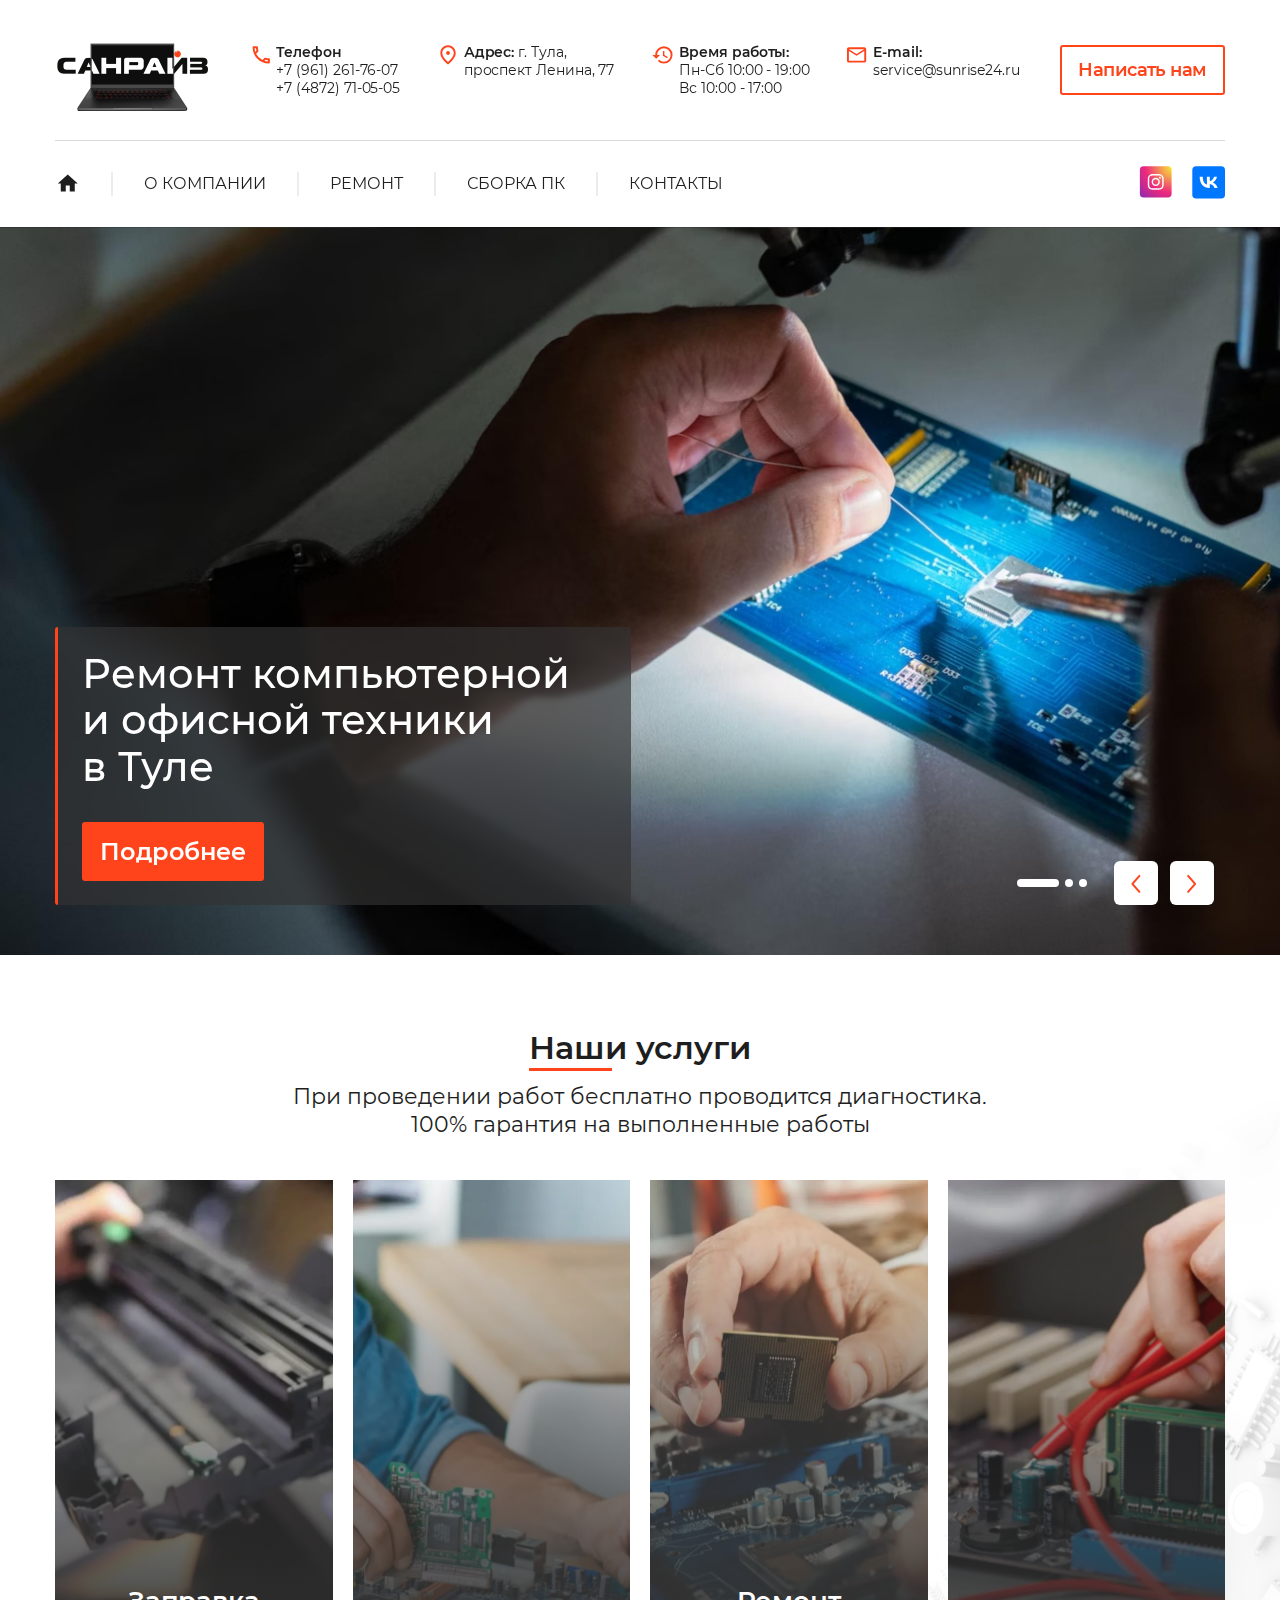
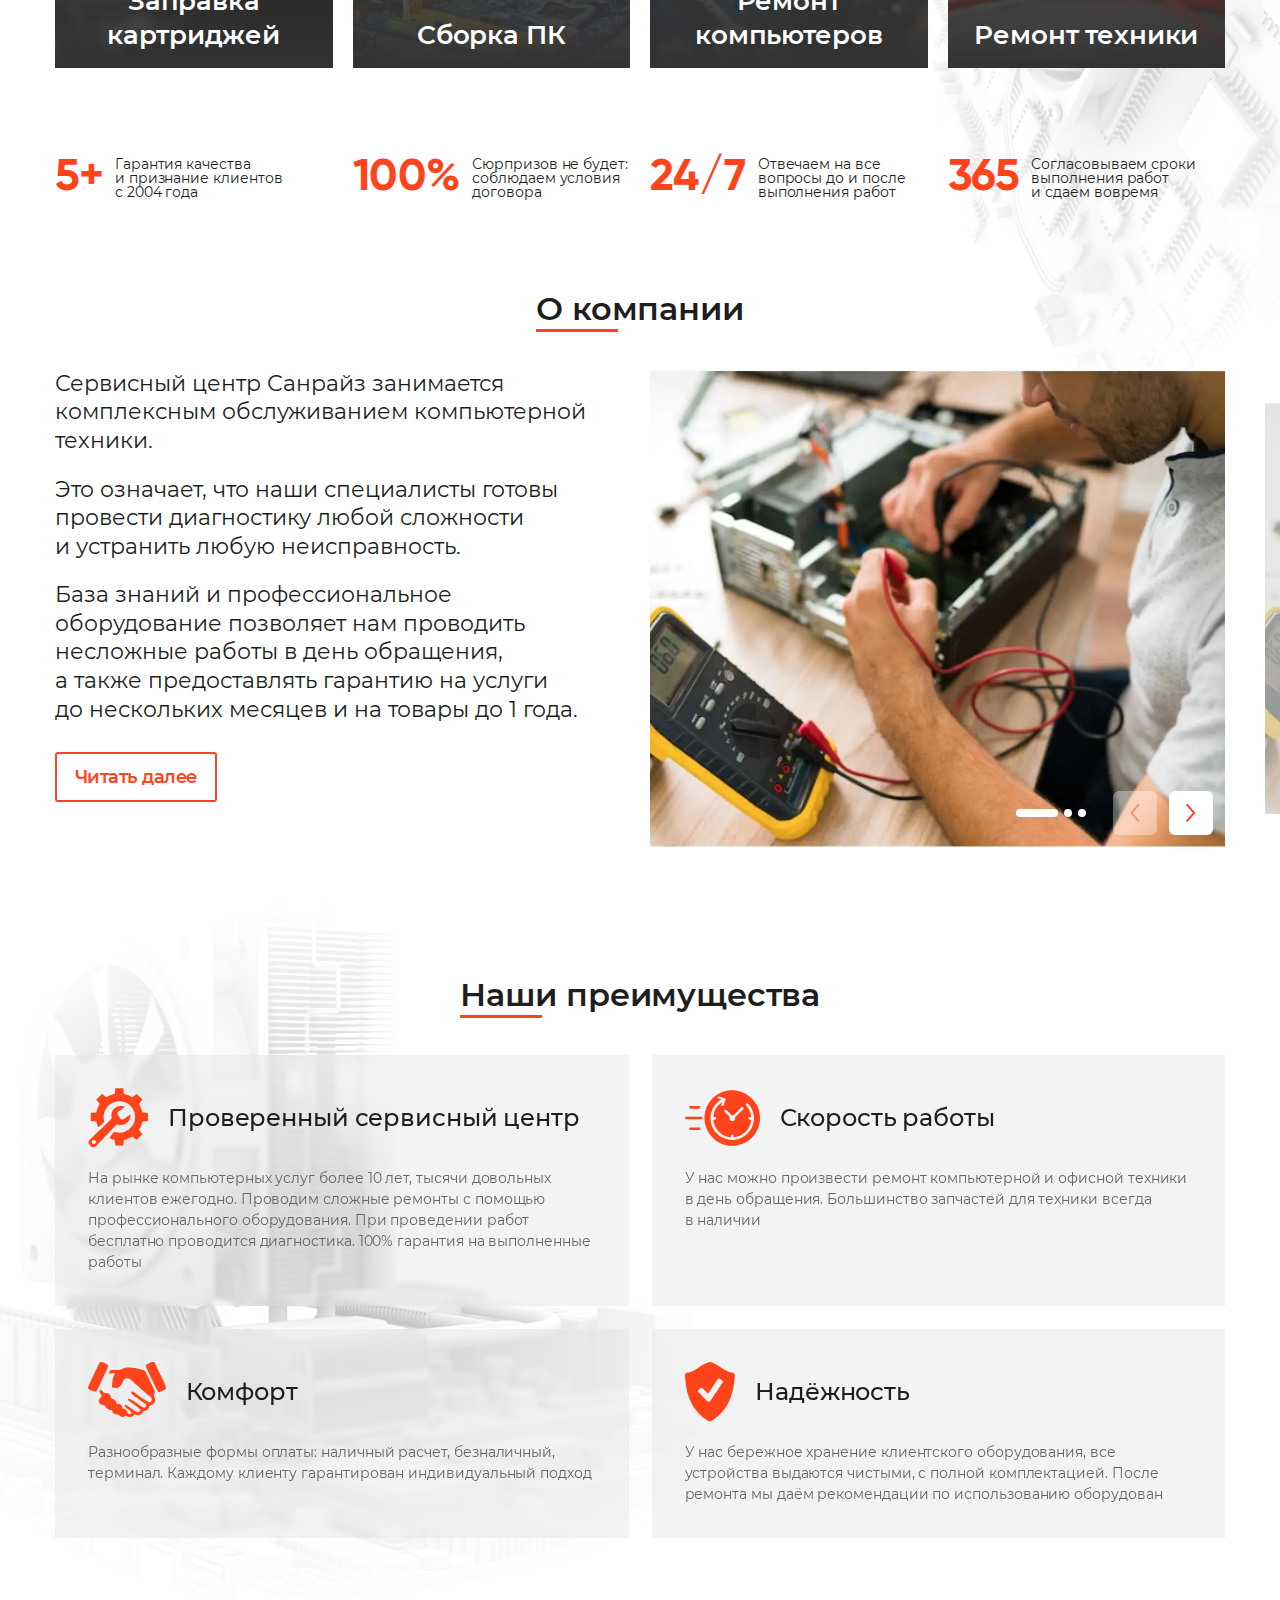
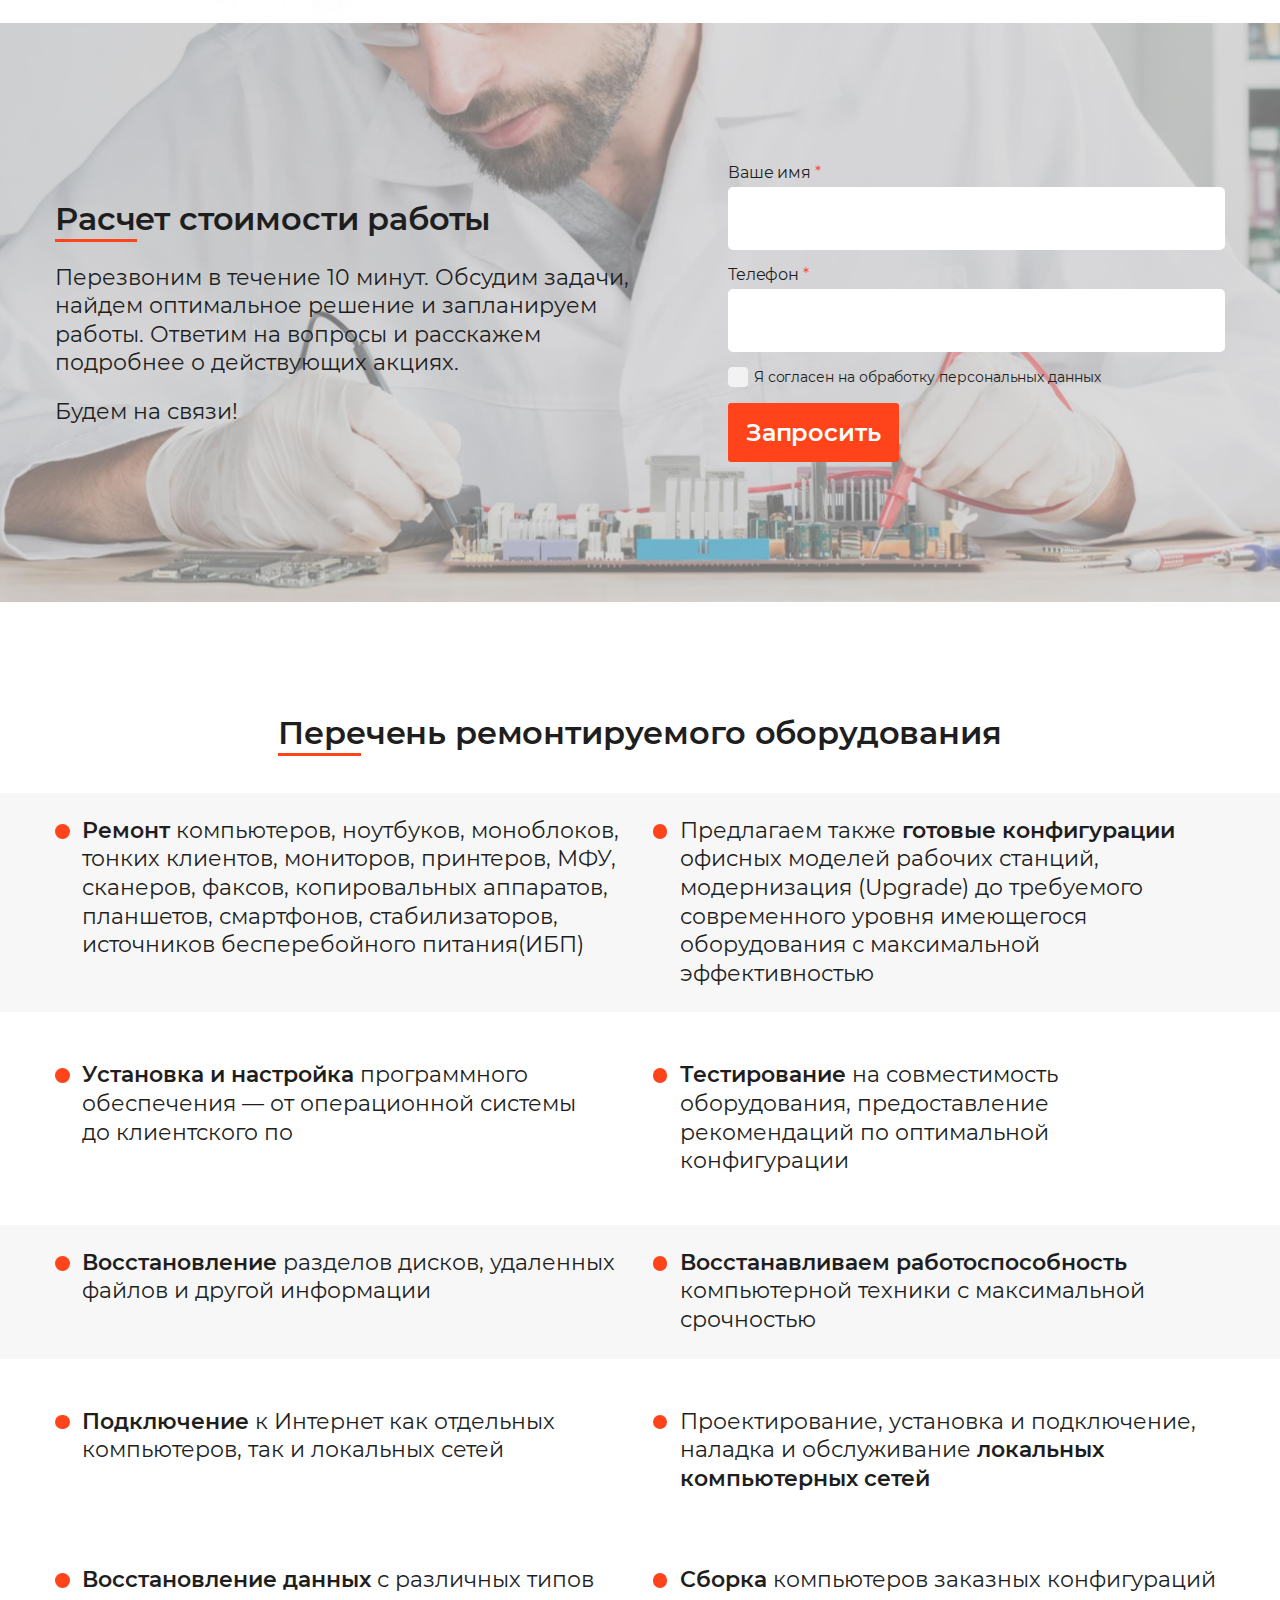
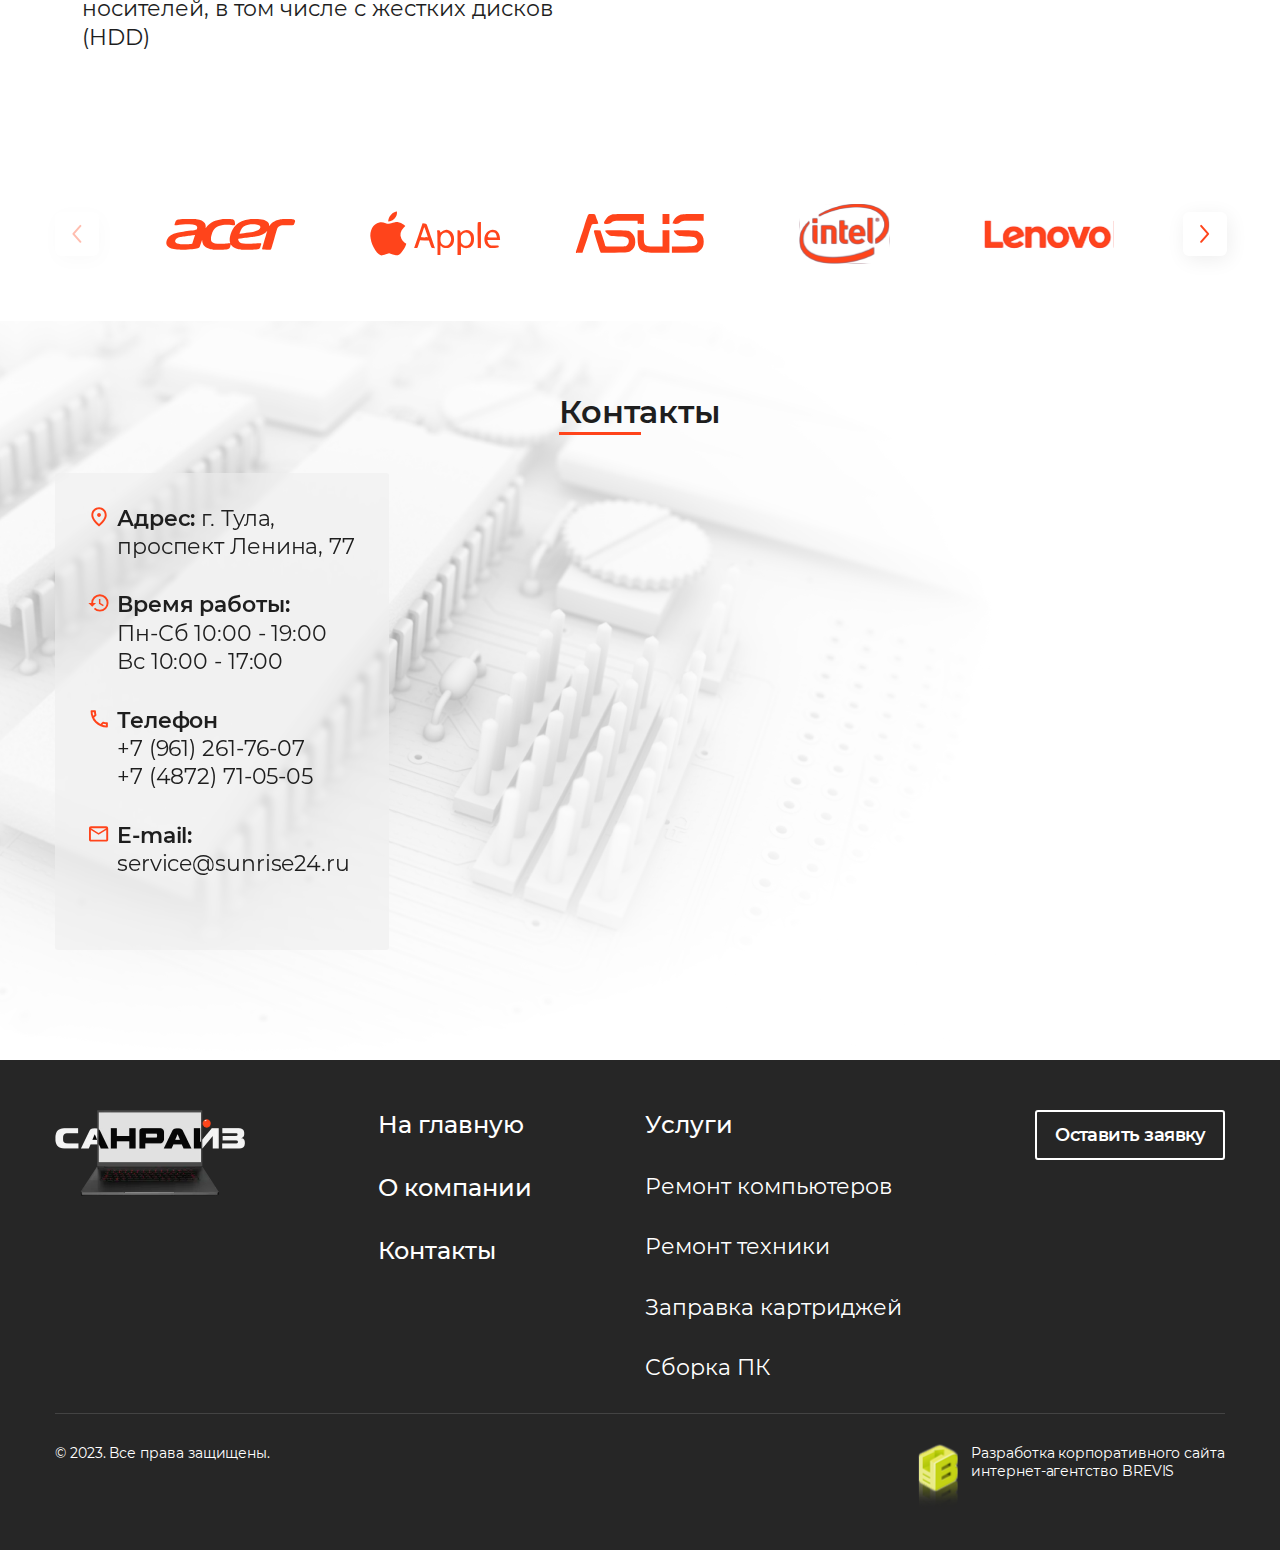
==== commit c4a97c9e: "fixed bugs" ====
--- a/index.html
+++ b/index.html
@@ -92,9 +92,22 @@
             <a href="" class="nav__link">
                 <span>О компании</span>
             </a>
-            <a href="" class="nav__link">
-                <span>Ремонт</span>
-            </a>
+            <div class="nav__item">
+                <div class="nav__item-show">
+                    <span>Ремонт</span>
+                </div>
+                <div class="nav__item-hidden">
+                    <div class="nav__item-hidden-inner">
+                        <a href="" class="nav__item-link">Ремонт компьютеров</a>
+                        <a href="" class="nav__item-link">Ремонт ноутбуков</a>
+                        <a href="" class="nav__item-link">Ремонт оргтехники</a>
+                        <a href="" class="nav__item-link">Ремонт мониторов</a>
+                        <a href="" class="nav__item-link">Ремонт смартфонов, планшетов</a>
+                        <a href="" class="nav__item-link">Восстановление данных</a>
+                        <a href="" class="nav__item-link">Ремонт кулеров для воды</a>
+                    </div>
+                </div>
+            </div>
             <a href="" class="nav__link">
                 <span>Сборка ПК</span>
             </a>
@@ -203,6 +216,14 @@
     <div class="service-card__title display3">
         Заправка картриджей
     </div>
+    <div class="service-card__info">
+        <button class="service-card__btn m-btn-primary">
+            Подробнее
+        </button>
+        <div class="service-card__price text22">
+            от 1 000 руб.
+        </div>
+    </div>
 </div>
 
                         <div class="service-card">
@@ -212,6 +233,14 @@
     <div class="service-card__title display3">
         Сборка ПК
     </div>
+    <div class="service-card__info">
+        <button class="service-card__btn m-btn-primary">
+            Подробнее
+        </button>
+        <div class="service-card__price text22">
+            от 1 000 руб.
+        </div>
+    </div>
 </div>
 
                         <div class="service-card">
@@ -221,6 +250,14 @@
     <div class="service-card__title display3">
         Ремонт компьютеров
     </div>
+    <div class="service-card__info">
+        <button class="service-card__btn m-btn-primary">
+            Подробнее
+        </button>
+        <div class="service-card__price text22">
+            от 1 000 руб.
+        </div>
+    </div>
 </div>
 
                         <div class="service-card">
@@ -229,6 +266,14 @@
     </div>
     <div class="service-card__title display3">
         Ремонт техники
+    </div>
+    <div class="service-card__info">
+        <button class="service-card__btn m-btn-primary">
+            Подробнее
+        </button>
+        <div class="service-card__price text22">
+            от 1 000 руб.
+        </div>
     </div>
 </div>
 
@@ -652,6 +697,12 @@
         </footer>
     </div>
 
+    <button class="scroll-up m-btn m-btn-primary">
+        <svg width="18" height="11" viewBox="0 0 18 11" fill="none" xmlns="http://www.w3.org/2000/svg">
+            <path d="M16.4272 10.3846C16.0275 10.3846 15.6277 10.24 15.3121 9.93019L9 3.7335L2.6879 9.93019C2.07773 10.5292 1.0678 10.5292 0.457627 9.93019C-0.152542 9.33118 -0.152542 8.33971 0.457627 7.7407L7.88486 0.44926C8.49503 -0.149753 9.50497 -0.149753 10.1151 0.44926L17.5424 7.7407C18.1525 8.33971 18.1525 9.33118 17.5424 9.93019C17.2268 10.24 16.827 10.3846 16.4272 10.3846Z" fill="white"/>
+        </svg>
+    </button>
+
     <script type="text/javascript">
     ymaps.ready(init);
 
--- a/css/style.min.css
+++ b/css/style.min.css
@@ -1,2 +1,2 @@
-@font-face{font-family:Montserrat;src:url(../fonts/Montserrat-Regular.ttf) format("ttf"),url(../fonts/Montserrat-Regular.woff2) format("woff2"),url(../fonts/Montserrat-Regular.woff) format("woff"),url(../fonts/Montserrat-Regular.eot) format("eot");font-weight:400;font-style:normal;font-display:swap}@font-face{font-family:Montserrat;src:url(../fonts/Montserrat-Medium.ttf) format("ttf"),url(../fonts/Montserrat-Medium.woff2) format("woff2"),url(../fonts/Montserrat-Medium.woff) format("woff"),url(../fonts/Montserrat-Medium.eot) format("eot");font-weight:500;font-style:normal;font-display:swap}@font-face{font-family:Montserrat;src:url(../fonts/Montserrat-SemiBold.ttf) format("ttf"),url(../fonts/Montserrat-SemiBold.woff2) format("woff2"),url(../fonts/Montserrat-SemiBold.woff) format("woff"),url(../fonts/Montserrat-SemiBold.eot) format("eot");font-weight:600;font-style:normal;font-display:swap}@font-face{font-family:Gilroy;src:url(../fonts/Gilroy-Bold.ttf) format("ttf"),url(../fonts/Gilroy-Bold.woff2) format("woff2"),url(../fonts/Gilroy-Bold.woff) format("woff"),url(../fonts/Gilroy-Bold.eot) format("eot");font-weight:700;font-style:normal;font-display:swap}*,::after,::before{margin:0;padding:0;-webkit-box-sizing:border-box;box-sizing:border-box;-webkit-font-smoothing:antialiased!important;-webkit-tap-highlight-color:transparent;outline:0!important}h1,h2,h3,h4,h5,h6{font-weight:400}a,body,div,form,h1,h2,h3,h4,h5,li,p,ul{margin:0;padding:0;border:0;text-decoration:none;line-height:1}button,input,textarea{outline:0!important;-webkit-transition:.125s;-o-transition:.125s;transition:.125s;font-family:inherit}input:active,input[type=checkbox]:focus,input[type=file]:focus,input[type=radio]:focus,input[type=text]:focus{outline:0!important}::-webkit-input-placeholder{color:#222}::-moz-placeholder{color:#222}:-moz-placeholder{color:#222}:-ms-input-placeholder{color:#222}input::-webkit-inner-spin-button,input::-webkit-outer-spin-button{-webkit-appearance:none;margin:0}input[type=number]{-moz-appearance:textfield}html{height:100%;scroll-behavior:smooth;width:100%}svg{-ms-flex-negative:0;flex-shrink:0}path,svg{-webkit-transition:.125s;-o-transition:.125s;transition:.125s}a{color:inherit;text-decoration:none;-webkit-transition:125ms;-o-transition:125ms;transition:125ms}a:focus,a:hover{text-decoration:none!important}li,ul{margin:0;padding:0;list-style:none}i{line-height:100%}fieldset{min-width:0;padding:0;margin:0;border:0}button{cursor:pointer;border:none;outline:0;-webkit-box-sizing:border-box;box-sizing:border-box;-webkit-transition:125ms;-o-transition:125ms;transition:125ms;background-color:inherit}.swiper-button-next,.swiper-button-prev{z-index:2}.swiper-button-next::after,.swiper-button-prev::after{display:none}.wrapper{min-height:100vh;display:-webkit-box;display:-ms-flexbox;display:flex;-webkit-box-orient:vertical;-webkit-box-direction:normal;-ms-flex-direction:column;flex-direction:column;-ms-flex-negative:0;flex-shrink:0}.content{-webkit-box-flex:1;-ms-flex-positive:1;flex-grow:1;display:-webkit-box;display:-ms-flexbox;display:flex;-webkit-box-orient:vertical;-webkit-box-direction:normal;-ms-flex-direction:column;flex-direction:column}body{font-family:Montserrat,sans-serif;font-weight:400;color:#1e1e1e}body.fixed-body{overflow-y:hidden}.container{max-width:1230px;margin:0 auto;padding:0 30px}@media screen and (max-width:1100px){.container{padding:0 15px}}a:hover{color:#ff441b}.display1{font-weight:500;font-size:40px;line-height:116%}.display2{font-weight:600;font-size:32px;line-height:129.8%;letter-spacing:-.005em}.display3{font-weight:600;font-size:26px;line-height:129.8%;letter-spacing:-.005em}.display-line span{position:relative}.display-line span:before{content:'';position:absolute;top:100%;left:0;margin-top:1px;width:82.18px;height:3px;background-color:#ff441b}.text22{font-size:22px;line-height:130%}.text22 p{line-height:inherit}.text22 p:not(:last-child){margin-bottom:20px}.text14{font-size:14px;line-height:150%;letter-spacing:-.005em}.body-text p{line-height:inherit}.body-text p:not(:last-child){margin-bottom:10px}.mlist li{line-height:inherit;display:-webkit-box;display:-ms-flexbox;display:flex}.mlist li::before{content:'';display:block;width:4px;height:4px;border-radius:50%;background-color:#000;-webkit-transform:translateY(8px);-ms-transform:translateY(8px);transform:translateY(8px);margin-right:5px;-ms-flex-negative:0;flex-shrink:0}.mlist li:not(:last-child){margin-bottom:16px}@media screen and (max-width:576px){.display1{font-size:27px}.display2{font-size:24px}.display3{font-size:20px}.text22{font-size:18px}}.m-btn{display:-webkit-box;display:-ms-flexbox;display:flex;-webkit-box-align:center;-ms-flex-align:center;align-items:center;-webkit-box-pack:center;-ms-flex-pack:center;justify-content:center;-webkit-transition:.225s ease-out;-o-transition:.225s ease-out;transition:.225s ease-out;padding:0}.m-btn:focus{-webkit-box-shadow:none;box-shadow:none}.m-btn-outline{border:2px solid #ff441b;border-radius:3px;color:#ff441b;font-weight:600}.m-btn-outline:hover{background-color:rgba(255,68,27,.2);color:#ff441b}.m-btn-primary{color:#fff;background-color:#ff441b;border-radius:3px;font-weight:600}.m-btn-primary:hover{color:#fff;background-color:#e72a00}.swiper-button{background:#fff;-webkit-box-shadow:2px 4px 20px rgba(0,0,0,.07);box-shadow:2px 4px 20px rgba(0,0,0,.07);border-radius:6px;width:44px;height:44px}.fg{position:relative;margin:0 0 15px}.fg label{font-size:16px;line-height:129.8%;letter-spacing:-.005em;display:block;margin-bottom:3px}.fg label span{color:#ff441b}.fg input{border:2px solid #fff;background:#fff;border-radius:5px;padding:0 20px;height:63px;width:100%;font-size:18px;color:#000}.fg input::-webkit-input-placeholder{color:#000}.fg input::-moz-placeholder{color:#000}.fg input:-ms-input-placeholder{color:#000}.fg input::-ms-input-placeholder{color:#000}.fg input::placeholder{color:#000}.fg input:focus{border-color:#ff441b}.m-check{position:relative}.m-check input{position:absolute;opacity:0;width:100%;height:100%;left:0;top:0;z-index:2;cursor:pointer}.m-check input:checked+label::before{border-width:6px;border-color:#ff441b}.m-check label{font-size:14px;line-height:129.8%;letter-spacing:-.005em;cursor:pointer;display:-webkit-box;display:-ms-flexbox;display:flex;-webkit-box-align:center;-ms-flex-align:center;align-items:center}.m-check label:before{content:'';z-index:1;border:1px solid #f3f2f2;border-radius:4px;background:#f3f2f2;width:20px;height:20px;display:block;-ms-flex-negative:0;flex-shrink:0;margin-right:6px}.swiper-pagination{width:unset;position:static;margin:0 12px 0 0;display:-webkit-box;display:-ms-flexbox;display:flex;-webkit-box-align:center;-ms-flex-align:center;align-items:center}.swiper-pagination-bullet{width:8px;height:8px;opacity:1;background-color:#fff;margin:0 3px!important}.swiper-pagination-bullet-active{width:42px;border-radius:8px}.breadcrumbs{margin-top:60px}.breadcrumbs__item{font-size:16px;line-height:110%;position:relative;font-weight:400;display:inline}.breadcrumbs__item:last-child{font-weight:600}.breadcrumbs__item:not(:first-child){margin-left:24px}.breadcrumbs__item:not(:first-child):before{content:'';position:absolute;z-index:1;width:3.51px;height:3.51px;background-color:#ff441b;border-radius:1px;-webkit-transform:rotate(-45deg);-ms-transform:rotate(-45deg);transform:rotate(-45deg);top:7px;right:100%;margin-right:10px}.service-card{position:relative}.service-card__img{position:relative;padding-bottom:176%}.service-card__img:before{content:'';position:absolute;top:0;left:0;z-index:2;background:-o-linear-gradient(270.31deg,rgba(0,0,0,0) .26%,#323232 99.73%);background:linear-gradient(179.69deg,rgba(0,0,0,0) .26%,#323232 99.73%);width:100%;height:100%}.service-card__img img{position:absolute;top:0;left:0;width:100%;height:100%;-o-object-fit:cover;object-fit:cover}.service-card__title{width:100%;position:absolute;left:0;bottom:0;padding:16px 24px;text-align:center;z-index:2;color:#fff}.advantages-card{padding:33px;background:rgba(224,224,224,.4);-webkit-backdrop-filter:blur(2px);backdrop-filter:blur(2px)}.advantages-card__top{display:-webkit-box;display:-ms-flexbox;display:flex;-webkit-box-align:center;-ms-flex-align:center;align-items:center}.advantages-card__icon{-ms-flex-negative:0;flex-shrink:0;height:60px;margin-right:20px}.advantages-card__icon img{height:100%}.advantages-card__title{font-weight:500;font-size:24px;line-height:129.8%;letter-spacing:-.005em}.advantages-card__desc{color:#666;margin-top:20px}@media screen and (max-width:576px){.advantages-card{padding:20px}.advantages-card__icon{height:45px;margin-right:10px}.advantages-card__title{font-size:18px}.advantages-card__desc{margin-top:15px}}.modal-backdrop.show{opacity:.7}.header__top{display:-webkit-box;display:-ms-flexbox;display:flex;-webkit-box-align:center;-ms-flex-align:center;align-items:center;-webkit-box-pack:justify;-ms-flex-pack:justify;justify-content:space-between;padding:27px 0}.header__logo{display:block;width:153.57px;-ms-flex-negative:0;flex-shrink:0}.header__logo img{width:100%;display:block}.header__info{-webkit-box-flex:1;-ms-flex-positive:1;flex-grow:1;margin:0 40px;display:-webkit-box;display:-ms-flexbox;display:flex;-webkit-box-pack:justify;-ms-flex-pack:justify;justify-content:space-between}.header__info-item{display:-webkit-box;display:-ms-flexbox;display:flex;max-width:180px}.header__info-icon{width:24px;-ms-flex-negative:0;flex-shrink:0;margin-right:3.91px}.header__info-icon img{width:100%}.header__info-content{font-size:14px;line-height:129.8%;letter-spacing:-.005em}.header__info-content a{display:block;line-height:inherit}.header__info-text,.header__info-title{line-height:inherit}.header__info b,.header__info-title{font-weight:600}.header__btn{-ms-flex-negative:0;flex-shrink:0;width:165px;height:50px;font-size:18px;letter-spacing:-.03em}.header__bottom{padding:25px 0;display:-webkit-box;display:-ms-flexbox;display:flex;-webkit-box-align:center;-ms-flex-align:center;align-items:center;-webkit-box-pack:justify;-ms-flex-pack:justify;justify-content:space-between;border-top:1px solid #d9d9d9}.header__socials{display:-webkit-box;display:-ms-flexbox;display:flex;-webkit-box-align:center;-ms-flex-align:center;align-items:center}.header__social{margin-left:20px;width:33px;display:block}.header__social:hover img{-webkit-transform:translateY(-10px);-ms-transform:translateY(-10px);transform:translateY(-10px)}.header__social img{width:100%;-webkit-transition:.3s;-o-transition:.3s;transition:.3s}.header__burger{display:none}.nav{display:-webkit-box;display:-ms-flexbox;display:flex;-webkit-box-align:center;-ms-flex-align:center;align-items:center}.nav__link{display:-webkit-box;display:-ms-flexbox;display:flex;-webkit-box-align:center;-ms-flex-align:center;align-items:center;position:relative;text-transform:uppercase;line-height:125%;font-size:16px}.nav__link:not(:first-child):before{content:'';position:absolute;top:50%;right:100%;margin-right:32px;-webkit-transform:translate(50%,-50%);-ms-transform:translate(50%,-50%);transform:translate(50%,-50%);background-color:#d9d9d9;width:1px;height:24px}.nav__link:not(:last-child){margin-right:64px}.nav__link--home span{display:none}@media screen and (max-width:1200px){.header__logo{width:120px}.header__btn{width:120px;height:40px;font-size:14px}.header__info{margin:0 15px}}@media screen and (max-width:992px){.header__top{-webkit-box-pack:end;-ms-flex-pack:end;justify-content:flex-end;padding:15px 0;position:relative;z-index:15}.header__logo{margin-right:auto}.header__info{display:none}.header__bottom{z-index:14;position:fixed;top:0;left:0;width:100%;height:100vh;background-color:#fff;opacity:0;-webkit-transition:.3s;-o-transition:.3s;transition:.3s;pointer-events:none;display:block;padding:100px 15px 30px}.header__btn{background-image:url(../img/phone.svg);background-repeat:no-repeat;background-position:center;font-size:0;width:40px}.header__burger{display:-webkit-box;display:-ms-flexbox;display:flex;width:40px;height:40px;-ms-flex-negative:0;flex-shrink:0;margin-left:20px}.header._open-menu .header__bottom{opacity:1;pointer-events:unset}.header._open-menu .burger span:nth-child(1){-webkit-transform:rotate(-45deg) translate(-6px,6px);-ms-transform:rotate(-45deg) translate(-6px,6px);transform:rotate(-45deg) translate(-6px,6px)}.header._open-menu .burger span:nth-child(2){-webkit-transform:scale(0);-ms-transform:scale(0);transform:scale(0)}.header._open-menu .burger span:nth-child(3){-webkit-transform:rotate(45deg) translate(-6px,-6px);-ms-transform:rotate(45deg) translate(-6px,-6px);transform:rotate(45deg) translate(-6px,-6px)}.header__socials{margin-top:40px}.header__social{margin:0 20px 0 0}.nav{display:block}.nav__link{font-weight:600}.nav__link:before{display:none!important}.nav__link:not(:last-child){margin:0 0 20px}.nav__link--home span{display:block}.nav__link img{margin-right:10px}.burger{width:24px;height:20px;display:-webkit-box;display:-ms-flexbox;display:flex;-webkit-box-align:center;-ms-flex-align:center;align-items:center;position:relative;z-index:15}.burger span{display:block;width:100%;height:1.31px;background:#ff441b;left:0;-webkit-transition:.3s;-o-transition:.3s;transition:.3s}.burger span:nth-child(1){position:absolute;top:0}.burger span:nth-child(3){position:absolute;bottom:0}}.footer{background:#262626;color:#fff}.footer__top{display:-webkit-box;display:-ms-flexbox;display:flex;-webkit-box-pack:justify;-ms-flex-pack:justify;justify-content:space-between;padding:50px 0 30px}.footer__logo{display:block;width:190px;-ms-flex-negative:0;flex-shrink:0}.footer__logo img{width:100%;display:block}.footer__links{display:grid;grid-template-columns:1fr 1fr;gap:10px;margin:0 20px}.footer__link,.footer__sublink{display:block}.footer__link:not(:last-child),.footer__sublink:not(:last-child){margin-bottom:32px}.footer__link{font-weight:500;font-size:24px;line-height:129.8%}.footer__sublink{font-size:22px;line-height:130%}.footer__btn{-ms-flex-negative:0;flex-shrink:0;padding:0 18px;font-weight:600;font-size:18px;letter-spacing:-.03em;height:50px;border:2px solid #fff;border-radius:3px;color:#fff}.footer__btn:hover{background-color:#fff;color:#ff441b}.footer__bottom{display:-webkit-box;display:-ms-flexbox;display:flex;-webkit-box-pack:justify;-ms-flex-pack:justify;justify-content:space-between;padding:30px 0;border-top:1px solid #434343}.footer__by,.footer__c{font-size:14px;line-height:129.8%;letter-spacing:-.005em}.footer__by{display:-webkit-box;display:-ms-flexbox;display:flex}.footer__by img{width:41px;-ms-flex-negative:0;flex-shrink:0;margin-right:13px}@media screen and (max-width:992px){.footer__top{display:grid;grid-template-columns:100%;gap:30px}}@media screen and (max-width:768px){.footer__logo{width:120px}.footer__links{grid-template-columns:100%;gap:15px}.footer__link,.footer__sublink{display:block}.footer__link:not(:last-child),.footer__sublink:not(:last-child){margin-bottom:15px}.footer__link{font-size:24px}.footer__sublink{font-size:18px}.footer__bottom{display:grid;grid-template-columns:100%;gap:20px}}.main{position:relative;overflow:hidden}.main .swiper-slide{background-size:cover;background-position:center}.main .swiper-button{position:static;margin:0 0 0 12px;-ms-flex-negative:0;flex-shrink:0}.main__pag{display:-webkit-box;display:-ms-flexbox;display:flex;-webkit-box-align:center;-ms-flex-align:center;align-items:center;position:absolute;right:66px;bottom:50px}.main__inner{padding:34.2% 0 4.3%}.main__content{padding:24px;background:rgba(50,50,50,.66);border-left:3px solid #ff441b;-webkit-backdrop-filter:blur(3.5px);backdrop-filter:blur(3.5px);border-radius:3px;max-width:576px;color:#fff}.main__nav{margin-top:32px;display:-webkit-box;display:-ms-flexbox;display:flex}.main__btn{padding:0 18px;height:59px;font-size:24px;letter-spacing:-.005em}.services{padding:42px 0;margin-top:30px;position:relative}.services .container{position:relative;z-index:2}.services__bg{position:absolute;top:0;right:0}.services__title{text-align:center}.services__desc{text-align:center;margin:14px auto 0;width:708px;max-width:100%}.services__grid{display:grid;grid-template-columns:repeat(4,calc(25% - 15px));gap:20px;margin-top:40px}.advantages{padding:42px 0;position:relative;z-index:2}.advantages__grid{display:grid;grid-template-columns:repeat(4,calc(25% - 15px));gap:20px}.advantages__item{display:-webkit-box;display:-ms-flexbox;display:flex;-webkit-box-align:center;-ms-flex-align:center;align-items:center;font-size:14px;line-height:129.8%;letter-spacing:-.005em}.advantages__num{font-weight:700;font-size:45px;line-height:116%;color:#ff441b;-ms-flex-negative:0;flex-shrink:0;margin-right:12px;font-family:Gilroy,sans-serif}.about{padding:42px 0;overflow:hidden}.about__title{text-align:center}.about__grid{display:grid;grid-template-columns:repeat(2,calc(50% - 10px));gap:20px;margin-top:40px}.about__left{max-width:532px;position:relative;z-index:3}.about__nav{display:-webkit-box;display:-ms-flexbox;display:flex;margin-top:28px}.about__btn{font-size:18px;letter-spacing:-.03em;padding:0 18px;height:50px}.about__right{position:relative}.about__right:before{content:'';position:absolute;width:3000px;height:100%;right:100%;top:0;background-color:#fff;z-index:2}.about__slider{position:relative}.about__slider .main__pag{right:12px;bottom:12px}.about__img{position:relative;padding-bottom:83%;width:100%}.about__img img{position:absolute;top:0;left:0;-o-object-fit:cover;object-fit:cover;height:100%;width:100%;-webkit-transition:.3s;-o-transition:.3s;transition:.3s}.about .swiper-button{position:static;margin:0 0 0 12px;-ms-flex-negative:0;flex-shrink:0}.about .swiper-wrapper{-webkit-box-align:stretch;-ms-flex-align:stretch;align-items:stretch}.about .swiper-slide{height:auto;display:-webkit-box;display:-ms-flexbox;display:flex;-webkit-box-align:center;-ms-flex-align:center;align-items:center}.about .swiper-slide-active+.swiper-slide{padding:0 40px}.about .swiper-slide-active+.swiper-slide .about__img:before{content:'';position:absolute;top:0;left:0;width:100%;height:100%;z-index:2;background:-webkit-gradient(linear,left bottom,left top,from(rgba(217,217,217,.62)),to(rgba(217,217,217,.62)));background:-o-linear-gradient(bottom,rgba(217,217,217,.62),rgba(217,217,217,.62));background:linear-gradient(0deg,rgba(217,217,217,.62),rgba(217,217,217,.62))}.advantages2{padding:85px 0;position:relative}.advantages2__bg{position:absolute;bottom:0;left:0}.advantages2 .container{position:relative;z-index:2}.advantages2__title{text-align:center}.advantages2__grid{display:grid;grid-template-columns:repeat(2,calc(50% - 11.5px));gap:23px;margin-top:40px}.consult{background-image:url(../img/consult.jpg);background-size:cover;background-position:center;padding:140px 0}.consult__inner{display:grid;grid-template-columns:49.5% 42.5%;-webkit-box-align:center;-ms-flex-align:center;align-items:center;-webkit-box-pack:justify;-ms-flex-pack:justify;justify-content:space-between}.consult__desc{margin-top:24px}.consult__btn{padding:0 18px;height:59px;margin-top:16px;font-size:24px;letter-spacing:-.005em}.equip{padding:70px 0;overflow:hidden;margin-top:40px}.equip__title{text-align:center}.equip__grid{display:grid;grid-template-columns:1fr 1fr;margin-top:40px}.equip__item{position:relative;padding:24px 3px 24px 27px;line-height:inherit}.equip__item:before{content:'';width:14.87px;height:14.87px;position:absolute;top:31px;left:0;border-radius:50%;background-color:#ff441b;z-index:2}.equip__item p{position:relative;z-index:2}.equip__item b{font-weight:600}.equip__item:after{content:'';height:100%;top:0;left:50%;-webkit-transform:translateX(-50%);-ms-transform:translateX(-50%);transform:translateX(-50%);width:1000000px;background:#f7f7f7;position:absolute;display:none}@media screen and (min-width:993px){.equip__item:nth-child(5n-4):after{display:block}}.co{padding:42px 0}.co__slider{display:grid;grid-template-columns:42px calc(100% - 148px) 42px;gap:32px;-webkit-box-align:center;-ms-flex-align:center;align-items:center}.co .swiper-container{overflow:hidden}.co .swiper-wrapper{-webkit-box-align:stretch;-ms-flex-align:stretch;align-items:stretch}.co .swiper-slide{height:auto;padding:0 32px;display:-webkit-box;display:-ms-flexbox;display:flex;-webkit-box-align:center;-ms-flex-align:center;align-items:center;-webkit-box-pack:center;-ms-flex-pack:center;justify-content:center}.co .swiper-slide img{max-width:100%;max-height:100%}.co .swiper-button{position:static;margin:0}.contacts{padding:70px 0 110px;position:relative;overflow:hidden}.contacts__bg{position:absolute;bottom:0;left:0}.contacts .container{position:relative;z-index:2}.contacts__title{text-align:center}.contacts__inner{display:grid;grid-template-columns:334px auto;gap:40px;margin-top:40px}.contacts__left{background:rgba(239,239,239,.6);-webkit-backdrop-filter:blur(2.5px);backdrop-filter:blur(2.5px);border-radius:3px;padding:32px}.contacts .header__info-item{max-width:100%}.contacts .header__info-item:not(:last-child){margin-bottom:30px}.contacts .header__info-icon{margin-right:6px}.contacts .header__info-content{font-size:22px}.map{width:100%;height:477px}@media screen and (max-width:992px){.main__inner{padding-bottom:90px}.main__pag{right:15px;bottom:20px}.main__content{max-width:100%}.advantages,.services{padding:20px 0}.advantages__grid,.services__grid{grid-template-columns:repeat(2,calc(50% - 10px))}.advantages__bg,.services__bg{display:none}.about{padding:20px 0}.about__grid{grid-template-columns:100%}.about__left{max-width:100%}.advantages2{padding:40px 0}.advantages2__bg{display:none}.advantages2__grid{margin-top:20px;grid-template-columns:100%;gap:15px}.consult{padding:60px 0}.consult__inner{grid-template-columns:100%;gap:30px}.equip{padding:20px 0}.equip__title{text-align:left}.equip__grid{grid-template-columns:100%;margin-top:20px}.equip__item:nth-child(odd):after{display:block}.co{padding:20px 0}.contacts{padding:30px 0}.contacts__bg{display:none}.contacts__inner{margin-top:20px;grid-template-columns:100%;gap:20px}.contacts__left{padding:16px}.contacts .header__info-item:not(:last-child){margin-bottom:20px}.contacts .header__info-content{font-size:18px}.map{height:250px}}@media screen and (max-width:576px){.main__content{padding:16px}.services__grid{grid-template-columns:100%;gap:15px;margin-top:20px}.advantages__grid{grid-template-columns:100%}.consult{padding:30px 0}.equip__item:before{top:27px}}
+@font-face{font-family:Montserrat;src:url(../fonts/Montserrat-Regular.ttf) format("ttf"),url(../fonts/Montserrat-Regular.woff2) format("woff2"),url(../fonts/Montserrat-Regular.woff) format("woff"),url(../fonts/Montserrat-Regular.eot) format("eot");font-weight:400;font-style:normal;font-display:swap}@font-face{font-family:Montserrat;src:url(../fonts/Montserrat-Medium.ttf) format("ttf"),url(../fonts/Montserrat-Medium.woff2) format("woff2"),url(../fonts/Montserrat-Medium.woff) format("woff"),url(../fonts/Montserrat-Medium.eot) format("eot");font-weight:500;font-style:normal;font-display:swap}@font-face{font-family:Montserrat;src:url(../fonts/Montserrat-SemiBold.ttf) format("ttf"),url(../fonts/Montserrat-SemiBold.woff2) format("woff2"),url(../fonts/Montserrat-SemiBold.woff) format("woff"),url(../fonts/Montserrat-SemiBold.eot) format("eot");font-weight:600;font-style:normal;font-display:swap}@font-face{font-family:Gilroy;src:url(../fonts/Gilroy-Bold.ttf) format("ttf"),url(../fonts/Gilroy-Bold.woff2) format("woff2"),url(../fonts/Gilroy-Bold.woff) format("woff"),url(../fonts/Gilroy-Bold.eot) format("eot");font-weight:700;font-style:normal;font-display:swap}*,::after,::before{margin:0;padding:0;-webkit-box-sizing:border-box;box-sizing:border-box;-webkit-font-smoothing:antialiased!important;-webkit-tap-highlight-color:transparent;outline:0!important}h1,h2,h3,h4,h5,h6{font-weight:400}a,body,div,form,h1,h2,h3,h4,h5,li,p,ul{margin:0;padding:0;border:0;text-decoration:none;line-height:1}button,input,textarea{outline:0!important;-webkit-transition:.125s;-o-transition:.125s;transition:.125s;font-family:inherit}input:active,input[type=checkbox]:focus,input[type=file]:focus,input[type=radio]:focus,input[type=text]:focus{outline:0!important}::-webkit-input-placeholder{color:#222}::-moz-placeholder{color:#222}:-moz-placeholder{color:#222}:-ms-input-placeholder{color:#222}input::-webkit-inner-spin-button,input::-webkit-outer-spin-button{-webkit-appearance:none;margin:0}input[type=number]{-moz-appearance:textfield}html{height:100%;scroll-behavior:smooth;width:100%}svg{-ms-flex-negative:0;flex-shrink:0}path,svg{-webkit-transition:.125s;-o-transition:.125s;transition:.125s}a{color:inherit;text-decoration:none;-webkit-transition:125ms;-o-transition:125ms;transition:125ms}a:focus,a:hover{text-decoration:none}li,ul{margin:0;padding:0;list-style:none}i{line-height:100%}fieldset{min-width:0;padding:0;margin:0;border:0}button{cursor:pointer;border:none;outline:0;-webkit-box-sizing:border-box;box-sizing:border-box;-webkit-transition:125ms;-o-transition:125ms;transition:125ms;background-color:inherit}.swiper-button-next,.swiper-button-prev{z-index:2}.swiper-button-next::after,.swiper-button-prev::after{display:none}.wrapper{min-height:100vh;display:-webkit-box;display:-ms-flexbox;display:flex;-webkit-box-orient:vertical;-webkit-box-direction:normal;-ms-flex-direction:column;flex-direction:column;-ms-flex-negative:0;flex-shrink:0}.content{-webkit-box-flex:1;-ms-flex-positive:1;flex-grow:1;display:-webkit-box;display:-ms-flexbox;display:flex;-webkit-box-orient:vertical;-webkit-box-direction:normal;-ms-flex-direction:column;flex-direction:column}body{font-family:Montserrat,sans-serif;font-weight:400;color:#1e1e1e}body.fixed-body{overflow-y:hidden}.container{max-width:1230px;margin:0 auto;padding:0 30px}@media screen and (max-width:1100px){.container{padding:0 15px}}a:hover{color:#ff441b}.display1{font-weight:500;font-size:40px;line-height:116%}.display2{font-weight:600;font-size:32px;line-height:129.8%;letter-spacing:-.005em}.display3{font-weight:600;font-size:26px;line-height:129.8%;letter-spacing:-.005em}.display-line span{position:relative}.display-line span:before{content:'';position:absolute;top:100%;left:0;margin-top:1px;width:82.18px;height:3px;background-color:#ff441b}.text22{font-size:22px;line-height:130%}.text22 p{line-height:inherit}.text22 p:not(:last-child){margin-bottom:20px}.text14{font-size:14px;line-height:150%;letter-spacing:-.005em}.body-text p{line-height:inherit}.body-text p:not(:last-child){margin-bottom:10px}.mlist li{line-height:inherit;display:-webkit-box;display:-ms-flexbox;display:flex}.mlist li::before{content:'';display:block;width:4px;height:4px;border-radius:50%;background-color:#000;-webkit-transform:translateY(8px);-ms-transform:translateY(8px);transform:translateY(8px);margin-right:5px;-ms-flex-negative:0;flex-shrink:0}.mlist li:not(:last-child){margin-bottom:16px}.m-btn{display:-webkit-box;display:-ms-flexbox;display:flex;-webkit-box-align:center;-ms-flex-align:center;align-items:center;-webkit-box-pack:center;-ms-flex-pack:center;justify-content:center;-webkit-transition:.225s ease-out;-o-transition:.225s ease-out;transition:.225s ease-out;padding:0}.m-btn:focus{-webkit-box-shadow:none;box-shadow:none}.m-btn-outline{border:2px solid #ff441b;border-radius:3px;color:#ff441b;font-weight:600}.m-btn-primary{color:#fff;background-color:#ff441b;border-radius:3px;font-weight:600}.m-btn-outline:hover,.m-btn-primary:hover{-webkit-box-shadow:0 9px 17px rgba(255,68,27,.37);box-shadow:0 9px 17px rgba(255,68,27,.37);color:#fff;background-color:#ff441b}.swiper-button{background:#fff;-webkit-box-shadow:2px 4px 20px rgba(0,0,0,.07);box-shadow:2px 4px 20px rgba(0,0,0,.07);border-radius:6px;width:44px;height:44px}.swiper-button:hover{-webkit-filter:drop-shadow(0 2px 17px rgba(255,68,27,.37));filter:drop-shadow(0 2px 17px rgba(255,68,27,.37))}.scroll-up{position:fixed;bottom:66px;right:66px;width:44px;height:44px;border-radius:50%;opacity:0;pointer-events:none;z-index:100}.scroll-up._active{opacity:1;pointer-events:unset}@media screen and (max-width:576px){.display1{font-size:27px}.display2{font-size:24px}.display3{font-size:20px}.text22{font-size:18px}.scroll-up{right:20px;bottom:20px}}.fg{position:relative;margin:0 0 15px}.fg label{font-size:16px;line-height:129.8%;letter-spacing:-.005em;display:block;margin-bottom:3px}.fg label span{color:#ff441b}.fg input{border:2px solid #fff;background:#fff;border-radius:5px;padding:0 20px;height:63px;width:100%;font-size:18px;color:#000}.fg input::-webkit-input-placeholder{color:#000}.fg input::-moz-placeholder{color:#000}.fg input:-ms-input-placeholder{color:#000}.fg input::-ms-input-placeholder{color:#000}.fg input::placeholder{color:#000}.fg input:focus{border-color:#ff441b}.m-check{position:relative}.m-check input{position:absolute;opacity:0;width:100%;height:100%;left:0;top:0;z-index:2;cursor:pointer}.m-check input:checked+label::before{border-width:6px;border-color:#ff441b}.m-check label{font-size:14px;line-height:129.8%;letter-spacing:-.005em;cursor:pointer;display:-webkit-box;display:-ms-flexbox;display:flex;-webkit-box-align:center;-ms-flex-align:center;align-items:center}.m-check label:before{content:'';z-index:1;border:1px solid #f3f2f2;border-radius:4px;background:#f3f2f2;width:20px;height:20px;display:block;-ms-flex-negative:0;flex-shrink:0;margin-right:6px}.swiper-pagination{width:unset;position:static;margin:0 12px 0 0;display:-webkit-box;display:-ms-flexbox;display:flex;-webkit-box-align:center;-ms-flex-align:center;align-items:center}.swiper-pagination-bullet{width:8px;height:8px;opacity:1;background-color:#fff;margin:0 3px!important}.swiper-pagination-bullet-active{width:42px;border-radius:8px}.breadcrumbs{margin-top:60px}.breadcrumbs__item{font-size:16px;line-height:110%;position:relative;font-weight:400;display:inline}.breadcrumbs__item:last-child{font-weight:600}.breadcrumbs__item:not(:first-child){margin-left:24px}.breadcrumbs__item:not(:first-child):before{content:'';position:absolute;z-index:1;width:3.51px;height:3.51px;background-color:#ff441b;border-radius:1px;-webkit-transform:rotate(-45deg);-ms-transform:rotate(-45deg);transform:rotate(-45deg);top:7px;right:100%;margin-right:10px}.service-card{position:relative;color:#fff}.service-card:hover .service-card__info{opacity:1}.service-card:hover .service-card__img:before{ackground:linear-gradient(180deg,rgba(20,20,20,.62) 0,rgba(22,22,22,.75) 100%)}.service-card__img{position:relative;padding-bottom:176%}.service-card__img:before{content:'';position:absolute;top:0;left:0;z-index:2;background:-o-linear-gradient(270.31deg,rgba(0,0,0,0) .26%,#323232 99.73%);background:linear-gradient(179.69deg,rgba(0,0,0,0) .26%,#323232 99.73%);width:100%;height:100%}.service-card__img img{position:absolute;top:0;left:0;width:100%;height:100%;-o-object-fit:cover;object-fit:cover}.service-card__title{width:100%;position:absolute;left:0;bottom:0;padding:16px 24px;text-align:center;z-index:2}.service-card__info{position:absolute;left:0;top:50%;-webkit-transform:translateY(-50%);-ms-transform:translateY(-50%);transform:translateY(-50%);z-index:3;width:100%;text-align:center;-webkit-transition:.3s;-o-transition:.3s;transition:.3s;opacity:0}.service-card__btn{width:182px;height:59px;margin:0 auto 9px;font-size:24px;letter-spacing:-.005em;max-width:100%}.advantages-card{padding:33px;background:rgba(224,224,224,.4);-webkit-backdrop-filter:blur(2px);backdrop-filter:blur(2px)}.advantages-card__top{display:-webkit-box;display:-ms-flexbox;display:flex;-webkit-box-align:center;-ms-flex-align:center;align-items:center}.advantages-card__icon{-ms-flex-negative:0;flex-shrink:0;height:60px;margin-right:20px}.advantages-card__icon img{height:100%}.advantages-card__title{font-weight:500;font-size:24px;line-height:129.8%;letter-spacing:-.005em}.advantages-card__desc{color:#666;margin-top:20px}@media screen and (max-width:992px){.service-card__info{opacity:1}}@media screen and (max-width:576px){.advantages-card{padding:20px}.advantages-card__icon{height:45px;margin-right:10px}.advantages-card__title{font-size:18px}.advantages-card__desc{margin-top:15px}}.modal-backdrop.show{opacity:.7}.header{position:relative;z-index:10}.header__top{display:-webkit-box;display:-ms-flexbox;display:flex;-webkit-box-align:center;-ms-flex-align:center;align-items:center;-webkit-box-pack:justify;-ms-flex-pack:justify;justify-content:space-between;padding:27px 0}.header__logo{display:block;width:153.57px;-ms-flex-negative:0;flex-shrink:0}.header__logo img{width:100%;display:block}.header__info{-webkit-box-flex:1;-ms-flex-positive:1;flex-grow:1;margin:0 40px;display:-webkit-box;display:-ms-flexbox;display:flex;-webkit-box-pack:justify;-ms-flex-pack:justify;justify-content:space-between}.header__info-item{display:-webkit-box;display:-ms-flexbox;display:flex;max-width:180px}.header__info-icon{width:24px;-ms-flex-negative:0;flex-shrink:0;margin-right:3.91px}.header__info-icon img{width:100%}.header__info-content{font-size:14px;line-height:129.8%;letter-spacing:-.005em}.header__info-content a{display:block;line-height:inherit}.header__info-text,.header__info-title{line-height:inherit}.header__info b,.header__info-title{font-weight:600}.header__btn{-ms-flex-negative:0;flex-shrink:0;width:165px;height:50px;font-size:18px;letter-spacing:-.03em}.header__bottom{padding:25px 0;display:-webkit-box;display:-ms-flexbox;display:flex;-webkit-box-align:center;-ms-flex-align:center;align-items:center;-webkit-box-pack:justify;-ms-flex-pack:justify;justify-content:space-between;border-top:1px solid #d9d9d9}.header__socials{display:-webkit-box;display:-ms-flexbox;display:flex;-webkit-box-align:center;-ms-flex-align:center;align-items:center}.header__social{margin-left:20px;width:33px;display:block}.header__social:hover img{-webkit-transform:translateY(-10px);-ms-transform:translateY(-10px);transform:translateY(-10px)}.header__social img{width:100%;-webkit-transition:.3s;-o-transition:.3s;transition:.3s}.header__burger{display:none}.nav{display:-webkit-box;display:-ms-flexbox;display:flex;-webkit-box-align:center;-ms-flex-align:center;align-items:center}.nav__item{text-transform:unset!important}.nav__item-show{display:-webkit-box;display:-ms-flexbox;display:flex;-webkit-box-align:center;-ms-flex-align:center;align-items:center;line-height:inherit;-webkit-transition:.3s;-o-transition:.3s;transition:.3s;text-transform:uppercase}.nav__item-show:hover{color:#ff441b;cursor:pointer}.nav__item-hidden-inner{padding:10px 15px;border-radius:3px;background:#fff;border:1px solid rgba(0,0,0,.08);position:relative}.nav__item-hidden-inner:after,.nav__item-hidden-inner:before{content:'';display:block;position:absolute;z-index:1;height:0;width:0;left:25px;-webkit-transform:translateX(-50%);-ms-transform:translateX(-50%);transform:translateX(-50%)}.nav__item-hidden-inner:after{border-bottom:13px solid #fff;border-left:13px solid transparent;border-right:13px solid transparent;top:-12px}.nav__item-hidden-inner:before{top:-14px;border-bottom:15px solid #d9d9d9;border-left:15px solid transparent;border-right:15px solid transparent}@media screen and (min-width:993px){.nav__item-hidden{opacity:0;pointer-events:none;-webkit-transition:.3s;-o-transition:.3s;transition:.3s;position:absolute;top:0;left:-12px;padding-top:35px;width:282px}}.nav__item-link{font-size:16px;line-height:129.8%;display:block}.nav__item-link:not(:last-child){margin-bottom:16px}.nav__item-link:hover{color:#1e1e1e;text-decoration:underline;-webkit-text-decoration-color:#ff441b;text-decoration-color:#ff441b}.nav__item--active .nav__item-show{color:#ff441b}.nav__item--active .nav__item-hidden{opacity:1;pointer-events:unset}.nav__item,.nav__link{display:-webkit-box;display:-ms-flexbox;display:flex;-webkit-box-align:center;-ms-flex-align:center;align-items:center;position:relative;text-transform:uppercase;line-height:125%;font-size:16px}.nav__item:not(:first-child):before,.nav__link:not(:first-child):before{content:'';position:absolute;top:50%;right:100%;margin-right:32px;-webkit-transform:translate(50%,-50%);-ms-transform:translate(50%,-50%);transform:translate(50%,-50%);background-color:#d9d9d9;width:1px;height:24px}.nav__item:not(:last-child),.nav__link:not(:last-child){margin-right:64px}.nav__item--home span,.nav__link--home span{display:none}@media screen and (max-width:1200px){.header__logo{width:120px}.header__btn{width:120px;height:40px;font-size:14px}.header__info{margin:0 15px}}@media screen and (max-width:992px){.header__top{-webkit-box-pack:end;-ms-flex-pack:end;justify-content:flex-end;padding:15px 0;position:relative;z-index:15}.header__logo{margin-right:auto}.header__info{display:none}.header__bottom{z-index:14;position:fixed;top:0;left:0;width:100%;height:100vh;background-color:#fff;opacity:0;-webkit-transition:.3s;-o-transition:.3s;transition:.3s;pointer-events:none;display:block;padding:100px 15px 30px}.header__btn{background-image:url(../img/phone.svg);background-repeat:no-repeat;background-position:center;font-size:0;width:40px}.header__burger{display:-webkit-box;display:-ms-flexbox;display:flex;width:40px;height:40px;-ms-flex-negative:0;flex-shrink:0;margin-left:20px}.header._open-menu .header__bottom{opacity:1;pointer-events:unset}.header._open-menu .burger span:nth-child(1){-webkit-transform:rotate(-45deg) translate(-6px,6px);-ms-transform:rotate(-45deg) translate(-6px,6px);transform:rotate(-45deg) translate(-6px,6px)}.header._open-menu .burger span:nth-child(2){-webkit-transform:scale(0);-ms-transform:scale(0);transform:scale(0)}.header._open-menu .burger span:nth-child(3){-webkit-transform:rotate(45deg) translate(-6px,-6px);-ms-transform:rotate(45deg) translate(-6px,-6px);transform:rotate(45deg) translate(-6px,-6px)}.header__socials{margin-top:40px}.header__social{margin:0 20px 0 0}.nav{display:block}.nav__item,.nav__link{font-weight:600}.nav__item:before,.nav__link:before{display:none!important}.nav__item:not(:last-child),.nav__link:not(:last-child){margin:0 0 20px}.nav__item--home span,.nav__link--home span{display:block}.nav__item img,.nav__link img{margin-right:10px}.nav__item{display:block}.nav__item-hidden{display:none}.nav__item-hidden-inner{width:100%;border:none;background-color:transparent}.nav__item-hidden-inner:after,.nav__item-hidden-inner:before{display:none}.burger{width:24px;height:20px;display:-webkit-box;display:-ms-flexbox;display:flex;-webkit-box-align:center;-ms-flex-align:center;align-items:center;position:relative;z-index:15;background-color:transparent}.burger span{display:block;width:100%;height:1.31px;background:#ff441b;left:0;-webkit-transition:.3s;-o-transition:.3s;transition:.3s}.burger span:nth-child(1){position:absolute;top:0}.burger span:nth-child(3){position:absolute;bottom:0}}.footer{background:#262626;color:#fff}.footer__top{display:-webkit-box;display:-ms-flexbox;display:flex;-webkit-box-pack:justify;-ms-flex-pack:justify;justify-content:space-between;padding:50px 0 30px}.footer__logo{display:block;width:190px;-ms-flex-negative:0;flex-shrink:0}.footer__logo img{width:100%;display:block}.footer__links{display:grid;grid-template-columns:1fr 1fr;gap:10px;margin:0 20px}.footer__link,.footer__sublink{display:block}.footer__link:not(:last-child),.footer__sublink:not(:last-child){margin-bottom:32px}.footer__link{font-weight:500;font-size:24px;line-height:129.8%}.footer__sublink{font-size:22px;line-height:130%}.footer__btn{-ms-flex-negative:0;flex-shrink:0;padding:0 18px;font-weight:600;font-size:18px;letter-spacing:-.03em;height:50px;border:2px solid #fff;border-radius:3px;color:#fff}.footer__btn:hover{background-color:#fff;color:#ff441b}.footer__bottom{display:-webkit-box;display:-ms-flexbox;display:flex;-webkit-box-pack:justify;-ms-flex-pack:justify;justify-content:space-between;padding:30px 0;border-top:1px solid #434343}.footer__by,.footer__c{font-size:14px;line-height:129.8%;letter-spacing:-.005em}.footer__by{display:-webkit-box;display:-ms-flexbox;display:flex}.footer__by img{width:41px;-ms-flex-negative:0;flex-shrink:0;margin-right:13px}@media screen and (max-width:992px){.footer__top{display:grid;grid-template-columns:100%;gap:30px}}@media screen and (max-width:768px){.footer__logo{width:120px}.footer__links{grid-template-columns:100%;gap:15px}.footer__link,.footer__sublink{display:block}.footer__link:not(:last-child),.footer__sublink:not(:last-child){margin-bottom:15px}.footer__link{font-size:24px}.footer__sublink{font-size:18px}.footer__bottom{display:grid;grid-template-columns:100%;gap:20px}}.main{position:relative;overflow:hidden}.main .swiper-slide{background-size:cover;background-position:center}.main .swiper-button{position:static;margin:0 0 0 12px;-ms-flex-negative:0;flex-shrink:0}.main__pag{display:-webkit-box;display:-ms-flexbox;display:flex;-webkit-box-align:center;-ms-flex-align:center;align-items:center;position:absolute;right:66px;bottom:50px}.main__inner{padding:34.2% 0 4.3%}.main__content{padding:24px;background:rgba(50,50,50,.66);border-left:3px solid #ff441b;-webkit-backdrop-filter:blur(3.5px);backdrop-filter:blur(3.5px);border-radius:3px;max-width:576px;color:#fff}.main__nav{margin-top:32px;display:-webkit-box;display:-ms-flexbox;display:flex}.main__btn{padding:0 18px;height:59px;font-size:24px;letter-spacing:-.005em}.services{padding:42px 0;margin-top:30px;position:relative}.services .container{position:relative;z-index:2}.services__bg{position:absolute;top:0;right:0}.services__title{text-align:center}.services__desc{text-align:center;margin:14px auto 0;width:708px;max-width:100%}.services__grid{display:grid;grid-template-columns:repeat(4,calc(25% - 15px));gap:20px;margin-top:40px}.advantages{padding:42px 0;position:relative;z-index:2}.advantages__grid{display:grid;grid-template-columns:repeat(4,calc(25% - 15px));gap:20px}.advantages__item{display:-webkit-box;display:-ms-flexbox;display:flex;-webkit-box-align:center;-ms-flex-align:center;align-items:center;font-size:14px;line-height:129.8%;letter-spacing:-.005em}.advantages__num{font-weight:700;font-size:45px;line-height:116%;color:#ff441b;-ms-flex-negative:0;flex-shrink:0;margin-right:12px;font-family:Gilroy,sans-serif}.about{padding:42px 0;overflow:hidden}.about__title{text-align:center}.about__grid{display:grid;grid-template-columns:repeat(2,calc(50% - 10px));gap:20px;margin-top:40px}.about__left{max-width:532px;position:relative;z-index:3}.about__nav{display:-webkit-box;display:-ms-flexbox;display:flex;margin-top:28px}.about__btn{font-size:18px;letter-spacing:-.03em;padding:0 18px;height:50px}.about__right{position:relative}.about__right:before{content:'';position:absolute;width:3000px;height:100%;right:100%;top:0;background-color:#fff;z-index:2}.about__slider{position:relative}.about__slider .main__pag{right:12px;bottom:12px}.about__img{position:relative;padding-bottom:83%;width:100%}.about__img img{position:absolute;top:0;left:0;-o-object-fit:cover;object-fit:cover;height:100%;width:100%;-webkit-transition:.3s;-o-transition:.3s;transition:.3s}.about .swiper-button{position:static;margin:0 0 0 12px;-ms-flex-negative:0;flex-shrink:0}.about .swiper-wrapper{-webkit-box-align:stretch;-ms-flex-align:stretch;align-items:stretch}.about .swiper-slide{height:auto;display:-webkit-box;display:-ms-flexbox;display:flex;-webkit-box-align:center;-ms-flex-align:center;align-items:center}.about .swiper-slide-active+.swiper-slide{padding:0 40px}.about .swiper-slide-active+.swiper-slide .about__img:before{content:'';position:absolute;top:0;left:0;width:100%;height:100%;z-index:2;background:-webkit-gradient(linear,left bottom,left top,from(rgba(217,217,217,.62)),to(rgba(217,217,217,.62)));background:-o-linear-gradient(bottom,rgba(217,217,217,.62),rgba(217,217,217,.62));background:linear-gradient(0deg,rgba(217,217,217,.62),rgba(217,217,217,.62))}.advantages2{padding:85px 0;position:relative}.advantages2__bg{position:absolute;bottom:0;left:0}.advantages2 .container{position:relative;z-index:2}.advantages2__title{text-align:center}.advantages2__grid{display:grid;grid-template-columns:repeat(2,calc(50% - 11.5px));gap:23px;margin-top:40px}.consult{background-image:url(../img/consult.jpg);background-size:cover;background-position:center;padding:140px 0}.consult__inner{display:grid;grid-template-columns:49.5% 42.5%;-webkit-box-align:center;-ms-flex-align:center;align-items:center;-webkit-box-pack:justify;-ms-flex-pack:justify;justify-content:space-between}.consult__desc{margin-top:24px}.consult__btn{padding:0 18px;height:59px;margin-top:16px;font-size:24px;letter-spacing:-.005em}.equip{padding:70px 0;overflow:hidden;margin-top:40px}.equip__title{text-align:center}.equip__grid{display:grid;grid-template-columns:1fr 1fr;gap:25px;margin-top:40px}.equip__item{position:relative;padding:24px 3px 24px 27px;line-height:inherit}.equip__item:before{content:'';width:14.87px;height:14.87px;position:absolute;top:31px;left:0;border-radius:50%;background-color:#ff441b;z-index:2}.equip__item p{position:relative;z-index:2}.equip__item b{font-weight:600}.equip__item:after{content:'';height:100%;top:0;left:50%;-webkit-transform:translateX(-50%);-ms-transform:translateX(-50%);transform:translateX(-50%);width:1000000px;background:#f7f7f7;position:absolute;display:none}@media screen and (min-width:993px){.equip__item:nth-child(5n-4):after{display:block}}.co{padding:42px 0}.co__slider{display:grid;grid-template-columns:42px calc(100% - 148px) 42px;gap:32px;-webkit-box-align:center;-ms-flex-align:center;align-items:center}.co .swiper-container{overflow:hidden}.co .swiper-wrapper{-webkit-box-align:stretch;-ms-flex-align:stretch;align-items:stretch}.co .swiper-slide{height:auto;padding:0 32px;display:-webkit-box;display:-ms-flexbox;display:flex;-webkit-box-align:center;-ms-flex-align:center;align-items:center;-webkit-box-pack:center;-ms-flex-pack:center;justify-content:center}.co .swiper-slide img{max-width:100%;max-height:100%}.co .swiper-button{position:static;margin:0}.contacts{padding:70px 0 110px;position:relative;overflow:hidden}.contacts__bg{position:absolute;bottom:0;left:0}.contacts .container{position:relative;z-index:2}.contacts__title{text-align:center}.contacts__inner{display:grid;grid-template-columns:334px auto;gap:40px;margin-top:40px}.contacts__left{background:rgba(239,239,239,.6);-webkit-backdrop-filter:blur(2.5px);backdrop-filter:blur(2.5px);border-radius:3px;padding:32px}.contacts .header__info-item{max-width:100%}.contacts .header__info-item:not(:last-child){margin-bottom:30px}.contacts .header__info-icon{margin-right:6px}.contacts .header__info-content{font-size:22px}.map{width:100%;height:477px}@media screen and (max-width:992px){.main__inner{padding-bottom:90px}.main__pag{right:15px;bottom:20px}.main__content{max-width:100%}.advantages,.services{padding:20px 0}.advantages__grid,.services__grid{grid-template-columns:repeat(2,calc(50% - 10px))}.advantages__bg,.services__bg{display:none}.about{padding:20px 0}.about__grid{grid-template-columns:100%}.about__left{max-width:100%}.advantages2{padding:40px 0}.advantages2__bg{display:none}.advantages2__grid{margin-top:20px;grid-template-columns:100%;gap:15px}.consult{padding:60px 0}.consult__inner{grid-template-columns:100%;gap:30px}.equip{padding:20px 0}.equip__title{text-align:left}.equip__grid{grid-template-columns:100%;gap:0;margin-top:20px}.equip__item:nth-child(odd):after{display:block}.co{padding:20px 0}.contacts{padding:30px 0}.contacts__bg{display:none}.contacts__inner{margin-top:20px;grid-template-columns:100%;gap:20px}.contacts__left{padding:16px}.contacts .header__info-item:not(:last-child){margin-bottom:20px}.contacts .header__info-content{font-size:18px}.map{height:250px}}@media screen and (max-width:576px){.main__content{padding:16px}.services__grid{grid-template-columns:100%;gap:15px;margin-top:20px}.advantages__grid{grid-template-columns:100%}.consult{padding:30px 0}.equip__item:before{top:27px}}
 /*# sourceMappingURL=../sourcemaps/style.min.css.map */
